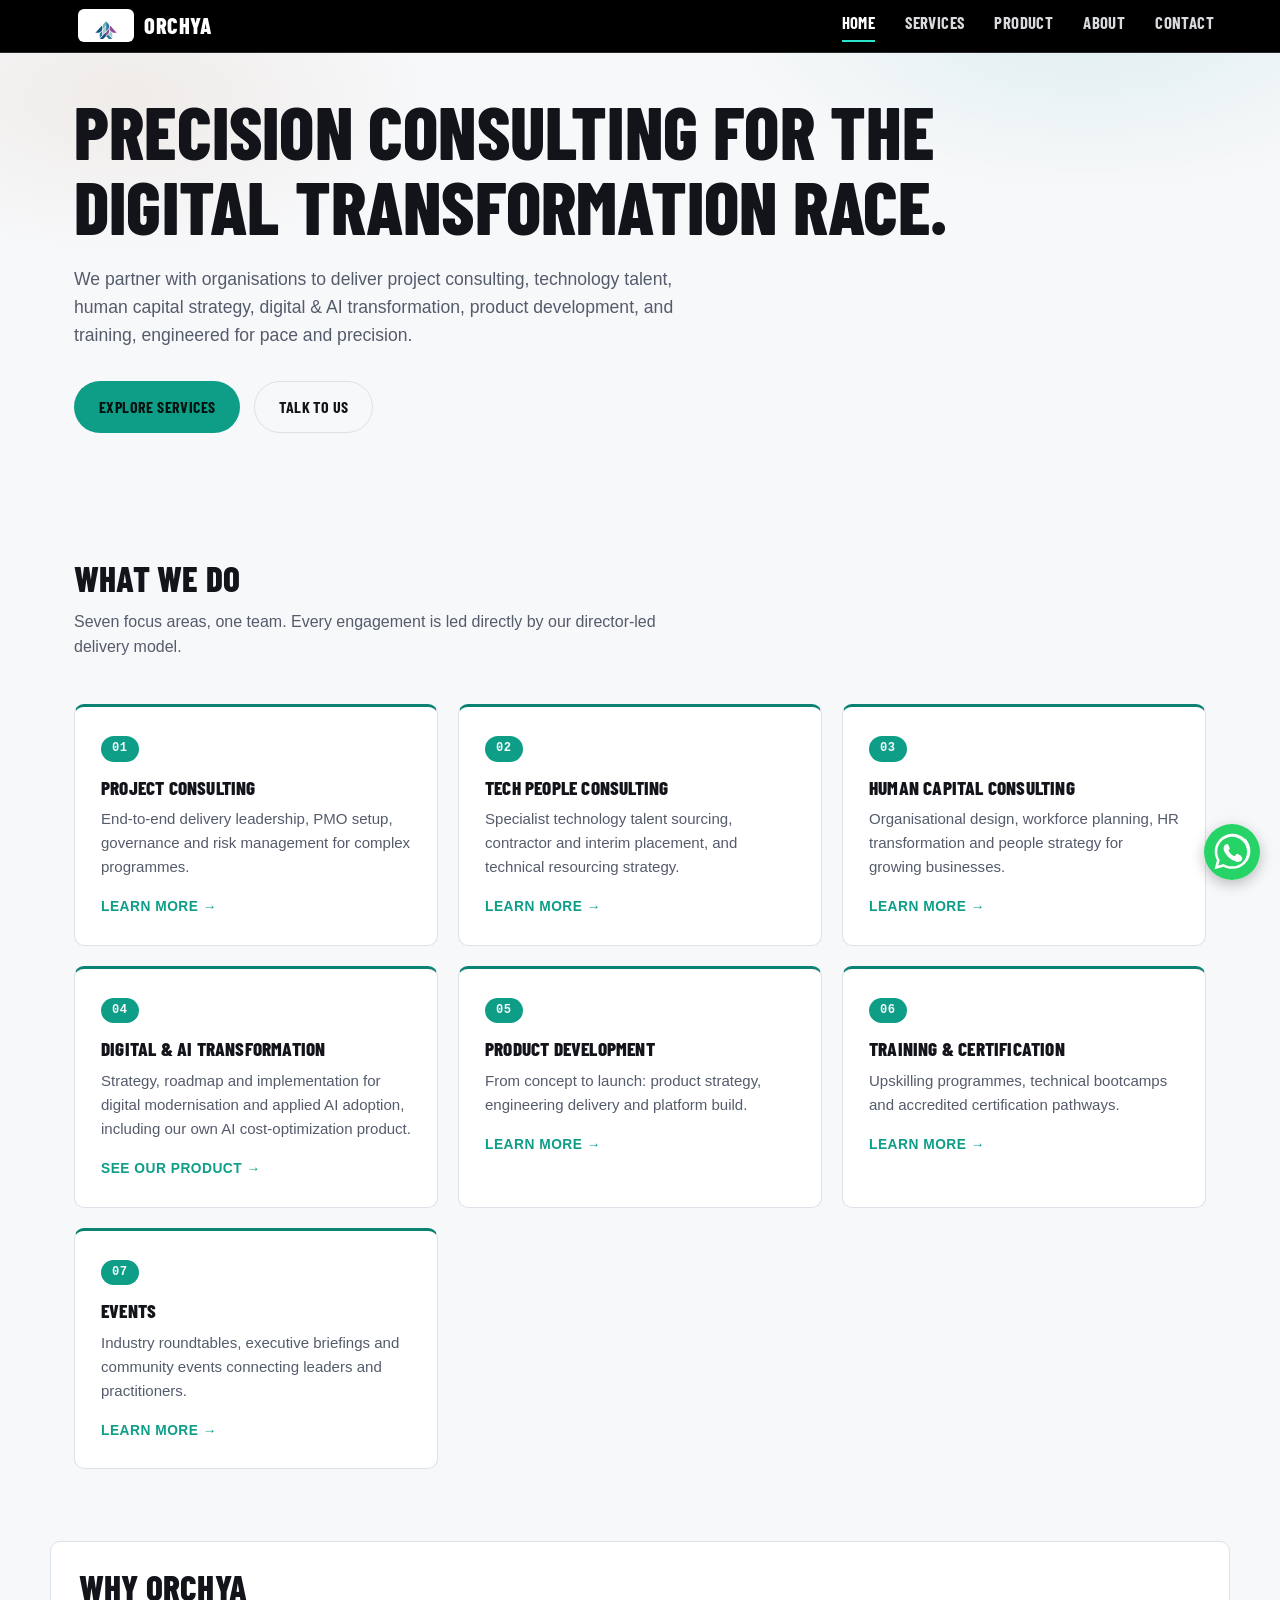
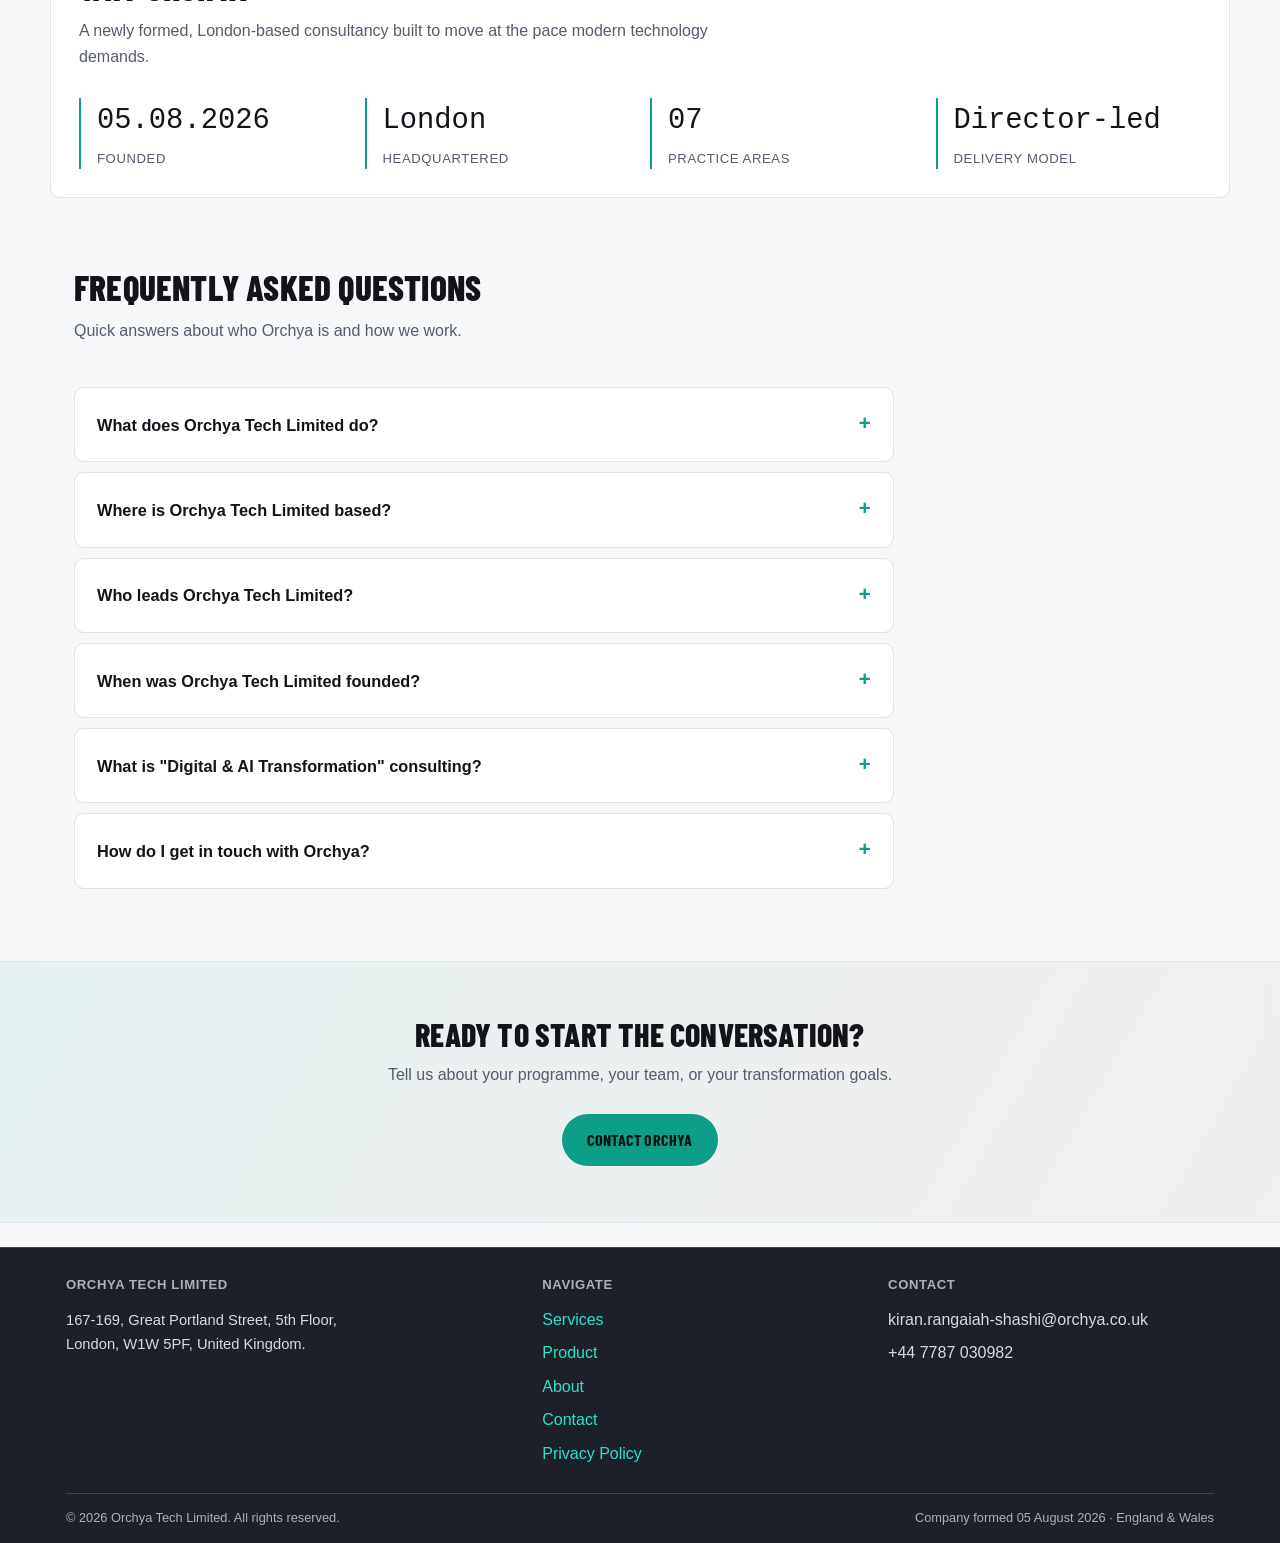
==== index.html @ b81b00a0 "Remove em dashes site-wide, replace with natural punctuation Copy-edited all 63 em-dash occurrences " ====
<!doctype html>
<html lang="en">
<head>
<meta charset="utf-8">
<meta name="viewport" content="width=device-width, initial-scale=1">
<title>Orchya Tech Limited | Project, Technology &amp; Human Capital Consulting</title>
<meta name="description" content="Orchya Tech Limited is a London-based consulting firm delivering project consulting, technology talent, human capital strategy, digital &amp; AI transformation, product development, training and industry events.">
<meta name="robots" content="index, follow">
<meta name="referrer" content="strict-origin-when-cross-origin">
<meta http-equiv="Content-Security-Policy" content="default-src 'self'; script-src 'self'; style-src 'self'; img-src 'self' data:; font-src 'self'; connect-src 'self' https://formspree.io; form-action 'self' https://formspree.io; frame-ancestors 'none'; base-uri 'self'; object-src 'none'; upgrade-insecure-requests">
<link rel="canonical" href="https://www.orchya.co.uk/">
<link rel="icon" type="image/svg+xml" href="/assets/img/favicon.svg">
<link rel="stylesheet" href="/assets/css/style.css">
<meta property="og:type" content="website">
<meta property="og:site_name" content="Orchya Tech Limited">
<meta property="og:title" content="Orchya Tech Limited | Project, Technology &amp; Human Capital Consulting">
<meta property="og:description" content="London-based consulting across project delivery, technology talent, human capital, digital &amp; AI transformation, product development, training and events.">
<meta property="og:url" content="https://www.orchya.co.uk/">
<meta property="og:locale" content="en_GB">
<meta name="twitter:card" content="summary">
<meta name="twitter:title" content="Orchya Tech Limited | Project, Technology &amp; Human Capital Consulting">
<meta name="twitter:description" content="London-based consulting across project delivery, technology talent, human capital, digital &amp; AI transformation, product development, training and events.">
<script type="application/ld+json">
{
  "@context": "https://schema.org",
  "@type": "ProfessionalService",
  "@id": "https://www.orchya.co.uk/#organization",
  "name": "Orchya Tech Limited",
  "alternateName": "Orchya",
  "url": "https://www.orchya.co.uk/",
  "logo": "https://www.orchya.co.uk/assets/img/mark.svg",
  "description": "Orchya Tech Limited is a London-based consulting firm delivering project consulting, tech people consulting, human capital consulting, digital & AI transformation, product development, training & certification, and events.",
  "foundingDate": "2026-08-05",
  "founder": {
    "@type": "Person",
    "name": "Kiran Rangaiah Shashi",
    "jobTitle": "Founder & Director"
  },
  "address": {
    "@type": "PostalAddress",
    "streetAddress": "167-169 Great Portland Street, 5th Floor",
    "addressLocality": "London",
    "postalCode": "W1W 5PF",
    "addressCountry": "GB"
  },
  "email": "kiran.rangaiah-shashi@orchya.co.uk",
  "telephone": "+44-7787-030982",
  "areaServed": "GB",
  "knowsAbout": ["Project Consulting", "Technology Recruitment", "Human Capital Consulting", "Digital Transformation", "Artificial Intelligence", "Product Development", "Corporate Training", "Industry Events"],
  "hasOfferCatalog": {
    "@type": "OfferCatalog",
    "name": "Orchya Practice Areas",
    "itemListElement": [
      {"@type": "Offer", "itemOffered": {"@type": "Service", "name": "Project Consulting", "description": "End-to-end delivery leadership, PMO setup, governance and risk management for complex programmes."}},
      {"@type": "Offer", "itemOffered": {"@type": "Service", "name": "Tech People Consulting", "description": "Specialist technology talent sourcing, contractor and interim placement, and technical resourcing strategy."}},
      {"@type": "Offer", "itemOffered": {"@type": "Service", "name": "Human Capital Consulting", "description": "Organisational design, workforce planning, HR transformation and people strategy."}},
      {"@type": "Offer", "itemOffered": {"@type": "Service", "name": "Digital & AI Transformation", "description": "Strategy, roadmap and implementation for digital modernisation and applied AI adoption."}},
      {"@type": "Offer", "itemOffered": {"@type": "Service", "name": "Product Development", "description": "Product strategy, engineering delivery and platform build from concept to launch."}},
      {"@type": "Offer", "itemOffered": {"@type": "Service", "name": "Training & Certification", "description": "Upskilling programmes, technical bootcamps and accredited certification pathways."}},
      {"@type": "Offer", "itemOffered": {"@type": "Service", "name": "Events", "description": "Executive roundtables, briefings and community events connecting leaders and practitioners."}}
    ]
  }
}
</script>
</head>
<body>
<a class="skip-link" href="#main">Skip to content</a>

<header class="site-header">
  <nav class="nav" aria-label="Primary">
    <div class="container">
      <a class="logo" href="/"><img class="logo-img" src="/assets/img/orchya-logo.jpg" alt="">ORCHYA</a>
      <button class="nav-toggle" aria-label="Toggle navigation" aria-expanded="false">☰</button>
      <ul class="nav-links">
        <li><a href="/" aria-current="page">Home</a></li>
        <li><a href="/services.html">Services</a></li>
        <li><a href="/product.html">Product</a></li>
        <li><a href="/about.html">About</a></li>
        <li><a href="/contact.html">Contact</a></li>
      </ul>
    </div>
  </nav>
</header>

<main id="main">
  <section class="hero">
    <div class="container">
      <h1>Precision consulting for the digital transformation race.</h1>
      <p class="lead">We partner with organisations to deliver project consulting, technology talent, human capital strategy, digital &amp; AI transformation, product development, and training, engineered for pace and precision.</p>
      <div class="hero-actions">
        <a class="btn btn-primary" href="/services.html">Explore Services</a>
        <a class="btn btn-ghost" href="/contact.html">Talk to Us</a>
      </div>
    </div>
  </section>

  <section class="section">
    <div class="container">
      <div class="section-head">
        <h2>What we do</h2>
        <p>Seven focus areas, one team. Every engagement is led directly by our director-led delivery model.</p>
      </div>
      <div class="grid-services">
        <div class="card">
          <div class="card-index">01</div>
          <h3>Project Consulting</h3>
          <p>End-to-end delivery leadership, PMO setup, governance and risk management for complex programmes.</p>
          <a class="card-link" href="/services.html#project-consulting">Learn more →</a>
        </div>
        <div class="card">
          <div class="card-index">02</div>
          <h3>Tech People Consulting</h3>
          <p>Specialist technology talent sourcing, contractor and interim placement, and technical resourcing strategy.</p>
          <a class="card-link" href="/services.html#tech-people-consulting">Learn more →</a>
        </div>
        <div class="card">
          <div class="card-index">03</div>
          <h3>Human Capital Consulting</h3>
          <p>Organisational design, workforce planning, HR transformation and people strategy for growing businesses.</p>
          <a class="card-link" href="/services.html#human-capital-consulting">Learn more →</a>
        </div>
        <div class="card">
          <div class="card-index">04</div>
          <h3>Digital &amp; AI Transformation</h3>
          <p>Strategy, roadmap and implementation for digital modernisation and applied AI adoption, including our own AI cost-optimization product.</p>
          <a class="card-link" href="/product.html">See our product →</a>
        </div>
        <div class="card">
          <div class="card-index">05</div>
          <h3>Product Development</h3>
          <p>From concept to launch: product strategy, engineering delivery and platform build.</p>
          <a class="card-link" href="/services.html#product-development">Learn more →</a>
        </div>
        <div class="card">
          <div class="card-index">06</div>
          <h3>Training &amp; Certification</h3>
          <p>Upskilling programmes, technical bootcamps and accredited certification pathways.</p>
          <a class="card-link" href="/services.html#training-certification">Learn more →</a>
        </div>
        <div class="card">
          <div class="card-index">07</div>
          <h3>Events</h3>
          <p>Industry roundtables, executive briefings and community events connecting leaders and practitioners.</p>
          <a class="card-link" href="/services.html#events">Learn more →</a>
        </div>
      </div>
    </div>
  </section>

  <section class="section section-flush-top">
    <div class="container panel">
      <div class="section-head u-mb-lg">
        <h2>Why Orchya</h2>
        <p>A newly formed, London-based consultancy built to move at the pace modern technology demands.</p>
      </div>
      <div class="stats-grid">
        <div class="stat">
          <div class="stat-value">05.08.2026</div>
          <div class="stat-label">Founded</div>
        </div>
        <div class="stat">
          <div class="stat-value">London</div>
          <div class="stat-label">Headquartered</div>
        </div>
        <div class="stat">
          <div class="stat-value">07</div>
          <div class="stat-label">Practice Areas</div>
        </div>
        <div class="stat">
          <div class="stat-value">Director-led</div>
          <div class="stat-label">Delivery Model</div>
        </div>
      </div>
    </div>
  </section>

  <section class="section section-flush-top">
    <div class="container">
      <div class="section-head">
        <h2>Frequently Asked Questions</h2>
        <p>Quick answers about who Orchya is and how we work.</p>
      </div>
      <div class="faq-list">
        <details class="faq-item">
          <summary>What does Orchya Tech Limited do?</summary>
          <p>Orchya Tech Limited is a London-based consulting firm operating across seven practice areas: project consulting, tech people consulting, human capital consulting, digital &amp; AI transformation, product development, training &amp; certification, and events.</p>
        </details>
        <details class="faq-item">
          <summary>Where is Orchya Tech Limited based?</summary>
          <p>Orchya is headquartered at 167-169 Great Portland Street, 5th Floor, London, W1W 5PF, United Kingdom.</p>
        </details>
        <details class="faq-item">
          <summary>Who leads Orchya Tech Limited?</summary>
          <p>Orchya is founder-led by Mr Kiran Rangaiah Shashi, Director, an AI Architect with 18+ years in financial services technology, including nine years delivering enterprise AI and data platforms for a global wealth management bank.</p>
        </details>
        <details class="faq-item">
          <summary>When was Orchya Tech Limited founded?</summary>
          <p>Orchya Tech Limited was incorporated on 05 August 2026 in England &amp; Wales.</p>
        </details>
        <details class="faq-item">
          <summary>What is "Digital &amp; AI Transformation" consulting?</summary>
          <p>It covers strategy, roadmapping and hands-on implementation for digital modernisation and applied AI adoption, from opportunity assessment through to production rollout.</p>
        </details>
        <details class="faq-item">
          <summary>How do I get in touch with Orchya?</summary>
          <p>Email <a href="mailto:kiran.rangaiah-shashi@orchya.co.uk">kiran.rangaiah-shashi@orchya.co.uk</a>, call <a href="tel:+447787030982">+44 7787 030982</a>, or use the <a href="/contact.html">contact form</a>. Orchya aims to respond within one business day.</p>
        </details>
      </div>
    </div>
  </section>

  <section class="cta-band">
    <div class="container">
      <h2>Ready to start the conversation?</h2>
      <p>Tell us about your programme, your team, or your transformation goals.</p>
      <a class="btn btn-primary" href="/contact.html">Contact Orchya</a>
    </div>
  </section>
</main>

<script type="application/ld+json">
{
  "@context": "https://schema.org",
  "@type": "FAQPage",
  "mainEntity": [
    {"@type": "Question", "name": "What does Orchya Tech Limited do?", "acceptedAnswer": {"@type": "Answer", "text": "Orchya Tech Limited is a London-based consulting firm operating across seven practice areas: project consulting, tech people consulting, human capital consulting, digital & AI transformation, product development, training & certification, and events."}},
    {"@type": "Question", "name": "Where is Orchya Tech Limited based?", "acceptedAnswer": {"@type": "Answer", "text": "Orchya is headquartered at 167-169 Great Portland Street, 5th Floor, London, W1W 5PF, United Kingdom."}},
    {"@type": "Question", "name": "Who leads Orchya Tech Limited?", "acceptedAnswer": {"@type": "Answer", "text": "Orchya is founder-led by Mr Kiran Rangaiah Shashi, Director, an AI Architect with 18+ years in financial services technology, including nine years delivering enterprise AI and data platforms for a global wealth management bank."}},
    {"@type": "Question", "name": "When was Orchya Tech Limited founded?", "acceptedAnswer": {"@type": "Answer", "text": "Orchya Tech Limited was incorporated on 05 August 2026 in England & Wales."}},
    {"@type": "Question", "name": "What is Digital & AI Transformation consulting?", "acceptedAnswer": {"@type": "Answer", "text": "It covers strategy, roadmapping and hands-on implementation for digital modernisation and applied AI adoption, from opportunity assessment through to production rollout."}},
    {"@type": "Question", "name": "How do I get in touch with Orchya?", "acceptedAnswer": {"@type": "Answer", "text": "Email kiran.rangaiah-shashi@orchya.co.uk, call +44 7787 030982, or use the contact form at https://www.orchya.co.uk/contact.html. Orchya aims to respond within one business day."}}
  ]
}
</script>

<footer class="site-footer">
  <div class="container">
    <div class="footer-grid">
      <div>
        <h4>Orchya Tech Limited</h4>
        <p>167-169, Great Portland Street, 5th Floor, London, W1W 5PF, United Kingdom.</p>
      </div>
      <div>
        <h4>Navigate</h4>
        <ul>
          <li><a href="/services.html">Services</a></li>
        <li><a href="/product.html">Product</a></li>
          <li><a href="/about.html">About</a></li>
          <li><a href="/contact.html">Contact</a></li>
          <li><a href="/privacy.html">Privacy Policy</a></li>
        </ul>
      </div>
      <div>
        <h4>Contact</h4>
        <ul>
          <li>kiran.rangaiah-shashi@orchya.co.uk</li>
          <li>+44 7787 030982</li>
        </ul>
      </div>
    </div>
    <div class="footer-bottom">
      <span>© <span id="year">2026</span> Orchya Tech Limited. All rights reserved.</span>
      <span>Company formed 05 August 2026 · England &amp; Wales</span>
    </div>
  </div>
</footer>

<a class="whatsapp-float" href="https://wa.me/447787030982?text=Hello%2C%20I%27d%20like%20to%20know%20more%20about%20Orchya%20Tech%20Limited." target="_blank" rel="noopener noreferrer" aria-label="Chat on WhatsApp"><img src="/assets/img/whatsapp.svg" alt=""></a>
<script src="/assets/js/main.js"></script>
</body>
</html>
---- assets/css/style.css ----
/* Orchya Tech Limited — site stylesheet
   Dark dashboard aesthetic, self-hosted, no external requests. */

@font-face {
  font-family: 'Barlow Condensed';
  font-style: normal;
  font-weight: 600;
  font-display: swap;
  src: url('/assets/fonts/barlow-condensed-600.woff2') format('woff2');
}
@font-face {
  font-family: 'Barlow Condensed';
  font-style: normal;
  font-weight: 700;
  font-display: swap;
  src: url('/assets/fonts/barlow-condensed-700.woff2') format('woff2');
}
@font-face {
  font-family: 'Barlow Condensed';
  font-style: normal;
  font-weight: 800;
  font-display: swap;
  src: url('/assets/fonts/barlow-condensed-800.woff2') format('woff2');
}

:root {
  --bg: #f7f8fa;
  --bg-alt: #edeff3;
  --panel: #ffffff;
  --panel-hover: #f4f6f9;
  --border: #dde1e8;
  --text: #12141a;
  --text-dim: #545b6b;
  --text-faint: #7d8494;
  --accent: #0e9e88;
  --accent-dim: #0b8272;
  --accent2: #8a4700;
  --danger: #d13c3c;
  --vedic-o: #0f8a6e;
  --vedic-y: #2f3a8c;
  --vedic-a: #8a4700;
  --vedic-gold: #b8860b;
  --radius: 10px;
  --mono: 'Consolas', 'SFMono-Regular', 'Cascadia Mono', Menlo, monospace;
  --sans: -apple-system, BlinkMacSystemFont, 'Segoe UI', Roboto, Helvetica, Arial, sans-serif;
  --display: 'Barlow Condensed', 'Segoe UI Condensed', var(--sans);
  --max-width: 1180px;
  --stripe: repeating-linear-gradient(115deg, rgba(18,20,26,0.045) 0 2px, transparent 2px 14px);
}

* { box-sizing: border-box; }
html { scroll-behavior: smooth; }
@media (prefers-reduced-motion: reduce) {
  html { scroll-behavior: auto; }
  *, *::before, *::after { animation-duration: 0.001ms !important; animation-iteration-count: 1 !important; transition-duration: 0.001ms !important; }
}

body {
  margin: 0;
  background: var(--bg);
  color: var(--text);
  font-family: var(--sans);
  line-height: 1.6;
  -webkit-font-smoothing: antialiased;
}

img, svg { max-width: 100%; display: block; }
a { color: var(--accent); text-decoration: none; }
a:hover { color: var(--accent2); }

h1, h2, h3, .display {
  font-family: var(--display);
  font-weight: 800;
  text-transform: uppercase;
  letter-spacing: 0.2px;
  line-height: 1.02;
}
h1 { color: var(--text); }

.container {
  max-width: var(--max-width);
  margin: 0 auto;
  padding: 0 24px;
}

.skip-link {
  position: absolute;
  left: -999px;
  top: 0;
  background: var(--accent);
  color: #04120f;
  padding: 10px 16px;
  z-index: 999;
  border-radius: 0 0 8px 0;
  font-weight: 600;
}
.skip-link:focus { left: 0; }

/* ---------- Header: 3-tier (utility / primary nav / live strip) ---------- */
/* Header and footer use a steel-grey palette (referenced from an Octavia RS
   paint sample) — scoped as custom-property overrides so every existing
   selector that reads var(--text)/var(--panel)/etc. picks it up automatically. */
.site-header, .site-footer {
  --panel: #000000;
  --bg-alt: #1c2028;
  --border: rgba(255, 255, 255, 0.16);
  --text: #ffffff;
  --text-dim: #d8dade;
  --text-faint: #adb0b8;
  --accent: #2be3c8;
  --accent2: #ffb541;
  --stripe: repeating-linear-gradient(115deg, rgba(255,255,255,0.07) 0 2px, transparent 2px 14px);
}

.site-header {
  position: sticky;
  top: 0;
  z-index: 50;
}

.util-bar {
  background: var(--bg-alt);
  border-bottom: 1px solid var(--border);
  font-size: 0.8rem;
}
.util-bar .container {
  display: flex;
  align-items: center;
  justify-content: space-between;
  padding-top: 6px;
  padding-bottom: 6px;
}
.util-tag {
  color: var(--text-faint);
  text-transform: uppercase;
  letter-spacing: 1px;
  font-size: 0.76rem;
}
.util-links {
  display: flex;
  align-items: center;
  gap: 20px;
  list-style: none;
  margin: 0;
  padding: 0;
}
.util-links a { color: var(--text-dim); font-weight: 600; }
.util-links a:hover { color: var(--accent); }
.util-links .btn { padding: 7px 18px; font-size: 0.8rem; }

.nav {
  background: var(--panel);
  border-bottom: 1px solid var(--border);
}
.nav .container {
  display: flex;
  align-items: center;
  justify-content: space-between;
  padding: 8px 16px;
}
.logo {
  display: flex;
  align-items: center;
  gap: 10px;
  padding: 0 12px;
  font-family: var(--display);
  font-weight: 800;
  font-size: 1.4rem;
  letter-spacing: 0.5px;
  text-transform: uppercase;
  color: var(--text);
}
.logo .dot { color: var(--accent); }
.logo-mark { width: 24px; height: 24px; }
.logo-img {
  width: 56px;
  height: 33px;
  object-fit: cover;
  object-position: top center;
  background: #fff;
  border-radius: 6px;
  padding: 3px;
  display: block;
}
.nav-links {
  display: flex;
  gap: 30px;
  list-style: none;
  margin: 0;
  padding: 0;
}
.nav-links a {
  position: relative;
  display: inline-block;
  color: var(--text-dim);
  font-family: var(--display);
  font-size: 1.05rem;
  font-weight: 700;
  text-transform: uppercase;
  letter-spacing: 0.4px;
  padding-bottom: 4px;
  border-bottom: 2px solid transparent;
}
.nav-links a:hover, .nav-links a[aria-current="page"] { color: var(--text); }
.nav-links a[aria-current="page"] { border-bottom-color: var(--accent); }
.nav-cta {
  display: inline-flex;
  align-items: center;
  gap: 8px;
}
.nav-toggle {
  display: none;
  align-items: center;
  justify-content: center;
  background: none;
  border: 1px solid var(--border);
  border-radius: 8px;
  color: var(--text);
  font-size: 1.6rem;
  line-height: 1;
  min-width: 48px;
  min-height: 48px;
  padding: 0;
  cursor: pointer;
}

.live-strip {
  background: var(--bg-alt);
  border-bottom: 1px solid var(--border);
  background-image: var(--stripe);
}
.live-strip .container {
  display: flex;
  align-items: center;
  justify-content: space-between;
  padding-top: 5px;
  padding-bottom: 5px;
  font-family: var(--mono);
  font-size: 0.78rem;
}
.live-meta { display: flex; align-items: center; gap: 8px; color: var(--text-dim); }
.live-meta strong { color: var(--text); font-weight: 700; }
.live-dot {
  width: 7px; height: 7px; border-radius: 50%;
  background: var(--accent);
  display: inline-block;
  box-shadow: 0 0 0 0 rgba(14,158,136,0.6);
  animation: pulse 2s infinite;
}
@keyframes pulse {
  0% { box-shadow: 0 0 0 0 rgba(14,158,136,0.5); }
  70% { box-shadow: 0 0 0 6px rgba(14,158,136,0); }
  100% { box-shadow: 0 0 0 0 rgba(14,158,136,0); }
}
.live-clock { display: flex; align-items: center; gap: 14px; color: var(--text-dim); }
.live-clock .clock-block { text-align: right; }
.live-clock .clock-label { color: var(--text-faint); font-size: 0.68rem; text-transform: uppercase; letter-spacing: 0.6px; }
.live-clock .clock-value { color: var(--text); font-weight: 700; }

@media (max-width: 800px) {
  .nav-toggle { display: inline-flex; margin-right: 16px; }
  .nav-links {
    position: absolute;
    top: 100%;
    left: 0;
    right: 0;
    background: var(--bg-alt);
    border-bottom: 1px solid var(--border);
    flex-direction: column;
    gap: 0;
    padding: 8px 24px 16px;
    display: none;
  }
  .nav-links.open { display: flex; }
  .nav-links li { border-top: 1px solid var(--border); }
  .nav-links a { display: block; padding: 14px 0; border-bottom: none; }
  .nav-cta { display: none; }
  .util-bar { display: none; }
}

/* ---------- Buttons ---------- */
.btn {
  display: inline-flex;
  align-items: center;
  gap: 8px;
  padding: 12px 24px;
  border-radius: 999px;
  font-family: var(--display);
  font-weight: 700;
  font-size: 1rem;
  text-transform: uppercase;
  letter-spacing: 0.4px;
  border: 1px solid transparent;
  cursor: pointer;
  transition: transform 0.15s ease, background 0.15s ease, border-color 0.15s ease;
}
.btn:hover { transform: translateY(-1px); }
.btn-primary { background: var(--accent); color: #04120f; }
.btn-primary:hover { background: var(--accent2); color: #ffffff; }
.btn-ghost { background: transparent; border-color: var(--border); color: var(--text); }
.btn-ghost:hover { border-color: var(--accent); color: var(--accent); }

/* ---------- Hero ---------- */
.hero {
  padding: 40px 0 56px;
  position: relative;
  background:
    radial-gradient(600px 300px at 85% -10%, rgba(14, 158, 136, 0.10), transparent 60%),
    radial-gradient(500px 260px at 10% 10%, rgba(138, 71, 0, 0.07), transparent 60%);
}
.eyebrow {
  font-family: var(--mono);
  color: var(--accent2);
  text-transform: uppercase;
  letter-spacing: 2px;
  font-size: 0.82rem;
  margin-bottom: 14px;
}
.hero h1 {
  font-size: clamp(2.6rem, 6vw, 4.6rem);
  letter-spacing: 0.2px;
  margin: 0 0 22px;
  max-width: 880px;
}
.hero p.lead {
  font-size: 1.1rem;
  color: var(--text-dim);
  max-width: 620px;
  margin: 0 0 32px;
}
.hero-actions { display: flex; gap: 14px; flex-wrap: wrap; }

/* ---------- Panels / Cards ---------- */
.panel {
  background: var(--panel);
  border: 1px solid var(--border);
  border-radius: var(--radius);
  padding: 28px;
}
.section { padding: 72px 0; }
.section-head { max-width: 640px; margin-bottom: 44px; }
.section-head h2 { font-size: clamp(1.6rem, 3vw, 2.2rem); margin: 0 0 12px; }
.section-head p { color: var(--text-dim); margin: 0; }

.grid-services {
  display: grid;
  grid-template-columns: repeat(auto-fit, minmax(270px, 1fr));
  gap: 20px;
}
.card {
  background: var(--panel);
  border: 1px solid var(--border);
  border-top: 3px solid var(--accent-dim);
  border-radius: var(--radius);
  padding: 26px;
  transition: border-color 0.15s ease, transform 0.15s ease;
}
.card:hover { border-color: var(--accent-dim); border-top-color: var(--accent); transform: translateY(-2px); }
.card .card-index {
  display: inline-block;
  font-family: var(--mono);
  color: var(--bg);
  background: var(--accent);
  border-radius: 999px;
  padding: 3px 11px;
  font-size: 0.76rem;
  font-weight: 700;
  letter-spacing: 0.5px;
  margin-bottom: 16px;
}
.card h3 { margin: 0 0 10px; font-size: 1.2rem; }
.card p { color: var(--text-dim); font-size: 0.94rem; margin: 0 0 14px; }
.card a.card-link { font-size: 0.86rem; font-weight: 700; text-transform: uppercase; letter-spacing: 0.5px; }

/* ---------- Stats strip ---------- */
.stats-grid {
  display: grid;
  grid-template-columns: repeat(auto-fit, minmax(160px, 1fr));
  gap: 20px;
}
.stat { border-left: 2px solid var(--accent); padding-left: 16px; }
.stat .stat-value { font-family: var(--mono); font-size: 1.8rem; color: var(--text); }
.stat-gold { border-left-color: var(--vedic-gold); }
.stat-gold .stat-value { color: var(--vedic-gold); }
.stat .stat-label { color: var(--text-dim); font-size: 0.82rem; text-transform: uppercase; letter-spacing: 0.6px; margin-top: 4px; }

/* ---------- Benchmark comparisons ---------- */
.disclaimer-panel { border-color: var(--vedic-a); background: var(--bg-alt); }
.disclaimer-panel p { font-size: 0.85rem; color: var(--text-dim); margin: 0; }
.disclaimer-panel strong { color: var(--text); }
.bench-note {
  font-size: 0.82rem;
  color: var(--text-faint);
  font-style: italic;
  margin: 10px 0 0;
}
.panel-scroll { overflow-x: auto; }
.compare-table { width: 100%; border-collapse: collapse; font-size: 0.92rem; }
.compare-table th, .compare-table td { text-align: left; padding: 12px 14px; border-top: 1px solid var(--border); }
.compare-table thead th {
  border-top: none;
  color: var(--text-faint);
  text-transform: uppercase;
  letter-spacing: 0.5px;
  font-size: 0.76rem;
  font-family: var(--mono);
}
.compare-table td.win { color: var(--accent); font-weight: 700; }
.compare-table tbody tr:hover { background: var(--panel-hover); }

.surge-demo { display: grid; gap: 18px; margin-top: 8px; }
.surge-row .surge-label { display: flex; justify-content: space-between; font-size: 0.85rem; color: var(--text-dim); margin-bottom: 6px; font-family: var(--mono); }
.surge-track { height: 16px; border-radius: 8px; background: var(--bg-alt); border: 1px solid var(--border); overflow: hidden; }
.surge-fill { height: 100%; border-radius: 8px; }
.surge-fill.ok { background: var(--accent); }
.surge-fill.blocked { background: var(--danger); }

.stack-bar { margin-bottom: 22px; }
.stack-bar .stack-label { display: flex; justify-content: space-between; align-items: baseline; margin-bottom: 6px; }
.stack-bar .stack-label strong { font-family: var(--display); font-size: 1.3rem; }
.stack-track { display: flex; height: 28px; border-radius: 6px; overflow: hidden; border: 1px solid var(--border); }
.stack-seg { display: flex; align-items: center; justify-content: center; font-size: 0.72rem; color: #fff; font-weight: 700; white-space: nowrap; overflow: hidden; }
.seg-a { background: var(--vedic-a); }
.seg-b { background: var(--vedic-y); }
.seg-c { background: var(--text-faint); }
.seg-d { background: var(--accent); }
.seg-e { background: var(--accent-dim); }

.w-100 { width: 100%; }
.w-45 { width: 45%; }
.w-35 { width: 35%; }
.w-30 { width: 30%; }
.w-20 { width: 20%; }
.w-15 { width: 15%; }

.dev-compare { display: grid; grid-template-columns: 1fr 1fr; gap: 24px; }
@media (max-width: 700px) { .dev-compare { grid-template-columns: 1fr; } }
.dev-compare ul { list-style: none; padding: 0; margin: 0; }
.dev-compare li { padding: 10px 0; border-top: 1px solid var(--border); font-size: 0.92rem; color: var(--text-dim); }
.dev-compare li:first-child { border-top: none; }
.dev-compare h4 { margin: 0 0 4px; text-transform: uppercase; font-size: 0.8rem; letter-spacing: 0.6px; color: var(--text-faint); }

.pitch-banner {
  text-align: center;
  padding: 40px 24px;
  border: 1px solid var(--border);
  border-radius: var(--radius);
  background: linear-gradient(120deg, rgba(14,158,136,0.07), rgba(138,71,0,0.05));
}
.pitch-banner p { font-size: 1.15rem; max-width: 720px; margin: 0 auto 20px; color: var(--text); }
.pitch-badges { display: flex; justify-content: center; gap: 12px; flex-wrap: wrap; }
.pitch-badges span {
  font-family: var(--mono);
  font-size: 0.82rem;
  font-weight: 700;
  padding: 6px 14px;
  border-radius: 999px;
  background: var(--accent);
  color: var(--bg);
}

/* ---------- FAQ ---------- */
.faq-list { display: flex; flex-direction: column; gap: 10px; max-width: 820px; }
.faq-item {
  background: var(--panel);
  border: 1px solid var(--border);
  border-radius: var(--radius);
  padding: 4px 22px;
}
.faq-item summary {
  cursor: pointer;
  padding: 16px 0;
  font-weight: 700;
  font-size: 1.02rem;
  list-style: none;
  display: flex;
  justify-content: space-between;
  align-items: center;
  gap: 12px;
}
.faq-item summary::-webkit-details-marker { display: none; }
.faq-item summary::after {
  content: '+';
  font-family: var(--mono);
  color: var(--accent);
  font-size: 1.3rem;
  flex-shrink: 0;
}
.faq-item[open] summary::after { content: '\2212'; }
.faq-item p { color: var(--text-dim); margin: 0 0 18px; font-size: 0.95rem; }

/* ---------- CTA band ---------- */
.cta-band {
  background: linear-gradient(120deg, rgba(14,158,136,0.08), rgba(138,71,0,0.05));
  border-top: 1px solid var(--border);
  border-bottom: 1px solid var(--border);
  padding: 56px 0;
  text-align: center;
}
.cta-band h2 { margin: 0 0 12px; font-size: clamp(1.5rem, 3vw, 2rem); }
.cta-band p { color: var(--text-dim); margin: 0 0 26px; }

/* ---------- Service detail sections ---------- */
.service-block {
  border-top: 1px solid var(--border);
  padding: 48px 0;
  display: grid;
  grid-template-columns: 120px 1fr;
  gap: 32px;
}
.service-block:first-of-type { border-top: none; }
.service-num { font-family: var(--mono); color: var(--accent); font-size: 1.6rem; }
.service-block h2 { margin: 0 0 12px; font-size: 1.5rem; }
.service-block p { color: var(--text-dim); margin: 0 0 16px; max-width: 720px; }
.service-block ul { color: var(--text-dim); padding-left: 20px; margin: 0; }
.service-block li { margin-bottom: 6px; }
@media (max-width: 640px) {
  .service-block { grid-template-columns: 1fr; gap: 10px; }
}

/* ---------- Brand pillars (O-Y-A) ---------- */
.pronounce {
  display: inline-flex;
  align-items: center;
  gap: 8px;
  font-family: var(--mono);
  color: var(--text-faint);
  font-size: 0.85rem;
  letter-spacing: 0.4px;
  margin-bottom: 18px;
}
.pronounce strong { color: var(--accent); font-weight: 700; }
.pillars {
  display: grid;
  grid-template-columns: repeat(auto-fit, minmax(230px, 1fr));
  gap: 20px;
}
.pillar {
  background: var(--panel);
  border: 1px solid var(--border);
  border-top: 3px solid var(--pillar-color, var(--accent));
  border-radius: var(--radius);
  padding: 28px;
  position: relative;
  overflow: hidden;
}
.pillar::before {
  content: attr(data-letter);
  position: absolute;
  right: 14px;
  top: 0;
  font-family: var(--mono);
  font-size: 4.5rem;
  font-weight: 700;
  line-height: 1;
  color: var(--pillar-color, var(--border));
  opacity: 0.14;
}
.pillar .pillar-sanskrit { font-family: var(--mono); color: var(--pillar-color, var(--accent)); font-size: 0.8rem; text-transform: uppercase; letter-spacing: 1px; margin-bottom: 8px; }
.pillar[data-letter="O"] { --pillar-color: var(--vedic-o); }
.pillar[data-letter="Y"] { --pillar-color: var(--vedic-y); }
.pillar[data-letter="A"] { --pillar-color: var(--vedic-a); }
.pillar h3 { margin: 0 0 10px; font-size: 1.1rem; position: relative; }
.pillar p { color: var(--text-dim); font-size: 0.92rem; margin: 0; position: relative; max-width: 90%; }

/* ---------- About page ---------- */
.about-grid {
  display: grid;
  grid-template-columns: 1.3fr 1fr;
  gap: 32px;
  align-items: start;
}
@media (max-width: 800px) { .about-grid { grid-template-columns: 1fr; } }
.info-table { width: 100%; border-collapse: collapse; }
.info-table tr { border-top: 1px solid var(--border); }
.info-table tr:first-child { border-top: none; }
.info-table th, .info-table td { text-align: left; padding: 12px 0; font-size: 0.92rem; }
.info-table th { color: var(--text-faint); font-weight: 600; width: 44%; }
.info-table td { color: var(--text); }

.profile-card { display: flex; gap: 16px; align-items: flex-start; margin-top: 18px; }
.profile-avatar {
  width: 56px; height: 56px; border-radius: 50%;
  background: var(--bg-alt); border: 1px solid var(--border);
  display: flex; align-items: center; justify-content: center;
  font-family: var(--mono); color: var(--accent); font-weight: 700; flex-shrink: 0;
}
.profile-name { font-weight: 700; margin: 0 0 2px; }
.profile-role { color: var(--text-faint); font-size: 0.85rem; margin: 0; }

/* ---------- Contact page ---------- */
.contact-grid {
  display: grid;
  grid-template-columns: 1fr 1fr;
  gap: 36px;
  align-items: start;
}
@media (max-width: 800px) { .contact-grid { grid-template-columns: 1fr; } }
.contact-list { list-style: none; padding: 0; margin: 0; }
.contact-list li { border-top: 1px solid var(--border); padding: 16px 0; }
.contact-list li:first-child { border-top: none; }
.contact-list .label { color: var(--text-faint); font-size: 0.78rem; text-transform: uppercase; letter-spacing: 0.6px; margin-bottom: 4px; }
.contact-list .value { font-size: 1.02rem; }

.form-field { margin-bottom: 18px; }
.form-field label { display: block; font-size: 0.85rem; color: var(--text-dim); margin-bottom: 6px; }
.form-field input, .form-field textarea {
  width: 100%;
  background: var(--bg-alt);
  border: 1px solid var(--border);
  border-radius: 8px;
  color: var(--text);
  padding: 12px 14px;
  font-family: var(--sans);
  font-size: 0.95rem;
}
.form-field input:focus, .form-field textarea:focus { outline: 2px solid var(--accent); outline-offset: 1px; border-color: var(--accent); }
.form-field textarea { resize: vertical; min-height: 120px; }
.form-note { font-size: 0.8rem; color: var(--text-faint); margin-top: 10px; }
.honeypot { position: absolute; left: -9999px; top: -9999px; }
.form-status { margin-top: 14px; font-size: 0.9rem; }
.form-status[data-state="success"] { color: var(--accent); }
.form-status[data-state="error"] { color: var(--danger); }

/* ---------- Footer ---------- */
.site-footer {
  border-top: 1px solid var(--border);
  background: var(--bg-alt);
  padding: 26px 0 18px;
  margin-top: 24px;
}
.site-footer .container { padding-left: 16px; padding-right: 16px; }
.footer-grid {
  display: grid;
  grid-template-columns: 1.4fr 1fr 1fr;
  gap: 20px;
  margin-bottom: 18px;
}
@media (max-width: 700px) { .footer-grid { grid-template-columns: 1fr; } }
.footer-grid h4 { font-size: 0.82rem; text-transform: uppercase; letter-spacing: 0.6px; color: var(--text-faint); margin: 0 0 12px; }
.footer-grid ul { list-style: none; padding: 0; margin: 0; }
.footer-grid li { margin-bottom: 8px; color: var(--text-dim); }
.footer-grid p { color: var(--text-dim); font-size: 0.92rem; max-width: 320px; }
.whatsapp-float {
  position: fixed;
  right: 20px;
  bottom: 20px;
  width: 56px;
  height: 56px;
  border-radius: 50%;
  box-shadow: 0 4px 14px rgba(0, 0, 0, 0.25);
  z-index: 60;
  transition: transform 0.15s ease;
}
.whatsapp-float:hover { transform: scale(1.08); }
.whatsapp-float img { width: 100%; height: 100%; display: block; }

.footer-bottom {
  border-top: 1px solid var(--border);
  padding-top: 14px;
  display: flex;
  justify-content: space-between;
  flex-wrap: wrap;
  gap: 10px;
  color: var(--text-faint);
  font-size: 0.8rem;
}

/* ---------- Utility ---------- */
.text-center { text-align: center; }
.mt-0 { margin-top: 0; }
.mb-0 { margin-bottom: 0; }
.section-flush-top { padding-top: 0; }
.section-narrow { max-width: 760px; margin: 0 auto; }
.center-x { margin-left: auto; margin-right: auto; }
.justify-center { justify-content: center; }
.u-mt-md { margin-top: 20px; }
.u-mb-sm { margin-bottom: 14px; }
.u-mb-md { margin-bottom: 18px; }
.u-mb-lg { margin-bottom: 28px; }

.leader-panel { display: flex; gap: 24px; flex-wrap: wrap; align-items: flex-start; }
.leader-info { flex: 1; min-width: 240px; }
.leader-bio { color: var(--text-dim); margin: 0 0 16px; max-width: 680px; }
.profile-avatar-lg { width: 80px; height: 80px; font-size: 1.4rem; }
.profile-name-lg { font-size: 1.15rem; }

.client-list {
  display: flex;
  flex-wrap: wrap;
  gap: 14px 32px;
  list-style: none;
  padding: 0;
  margin: 0;
}
.client-list li {
  color: var(--text-dim);
  font-family: var(--display);
  font-weight: 700;
  text-transform: uppercase;
  letter-spacing: 0.5px;
  font-size: 1.05rem;
  padding-bottom: 6px;
  border-bottom: 2px solid var(--border);
}
.page-hero {
  padding: 36px 0 32px;
  border-bottom: 1px solid var(--border);
}
.page-hero h1 { font-size: clamp(1.9rem, 3.6vw, 2.6rem); margin: 0 0 14px; }
.page-hero p { color: var(--text-dim); max-width: 640px; margin: 0; }
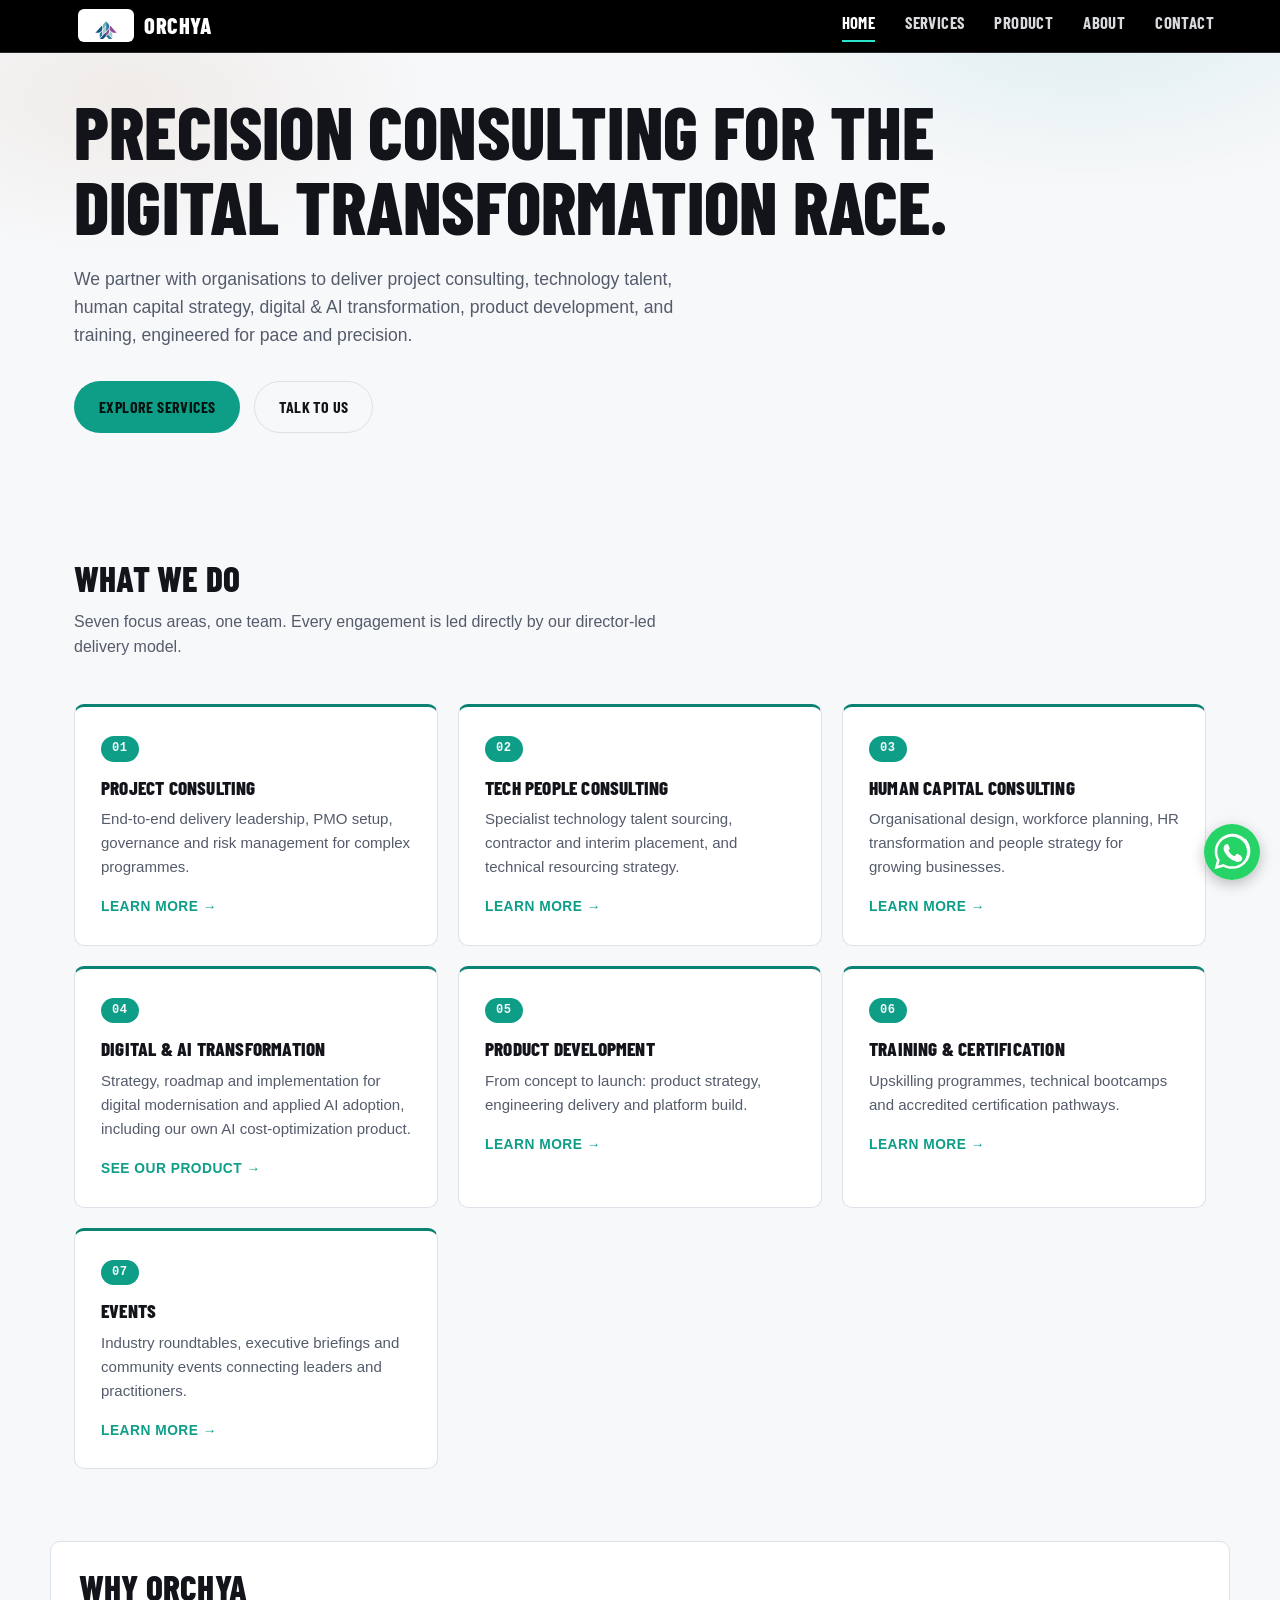
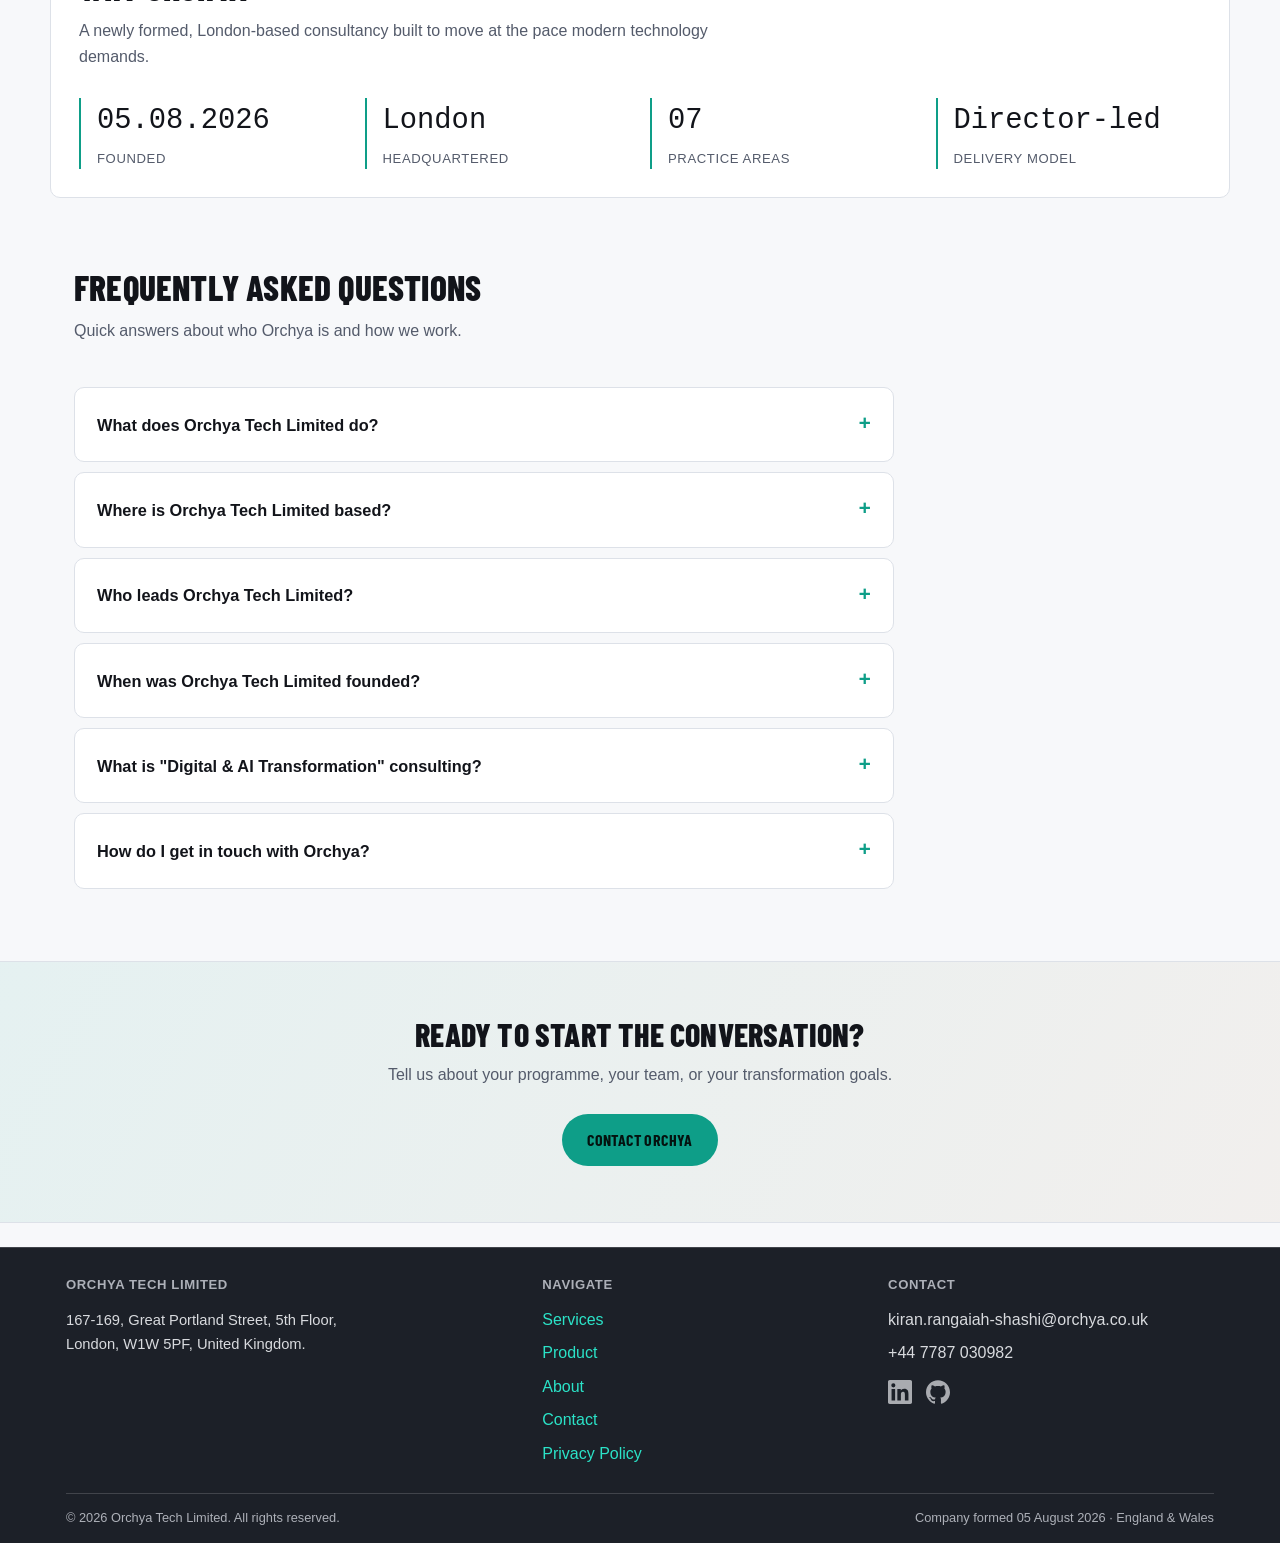
==== commit 524a590a: "Add LinkedIn and GitHub icon links to footer, sameAs schema Self-hosted LinkedIn and GitHub SVG icon" ====
--- a/index.html
+++ b/index.html
@@ -29,6 +29,10 @@
   "alternateName": "Orchya",
   "url": "https://www.orchya.co.uk/",
   "logo": "https://www.orchya.co.uk/assets/img/mark.svg",
+  "sameAs": [
+    "https://www.linkedin.com/company/orchya-tech-limited",
+    "https://github.com/OrchyaTech"
+  ],
   "description": "Orchya Tech Limited is a London-based consulting firm delivering project consulting, tech people consulting, human capital consulting, digital & AI transformation, product development, training & certification, and events.",
   "foundingDate": "2026-08-05",
   "founder": {
@@ -255,6 +259,7 @@
         <ul>
           <li>kiran.rangaiah-shashi@orchya.co.uk</li>
           <li>+44 7787 030982</li>
+          <li class="social-links"><a href="https://www.linkedin.com/company/orchya-tech-limited" target="_blank" rel="noopener noreferrer" aria-label="Orchya Tech Limited on LinkedIn"><img src="/assets/img/linkedin.svg" alt=""></a><a href="https://github.com/OrchyaTech" target="_blank" rel="noopener noreferrer" aria-label="Orchya Tech on GitHub"><img src="/assets/img/github.svg" alt=""></a></li>
         </ul>
       </div>
     </div>
--- a/assets/css/style.css
+++ b/assets/css/style.css
@@ -641,6 +641,11 @@
 .footer-grid ul { list-style: none; padding: 0; margin: 0; }
 .footer-grid li { margin-bottom: 8px; color: var(--text-dim); }
 .footer-grid p { color: var(--text-dim); font-size: 0.92rem; max-width: 320px; }
+.social-links { display: flex; gap: 14px; margin-top: 14px; }
+.social-links a { display: inline-flex; }
+.social-links img { width: 24px; height: 24px; opacity: 0.75; transition: opacity 0.15s ease, transform 0.15s ease; }
+.social-links a:hover img { opacity: 1; transform: translateY(-2px); }
+
 .whatsapp-float {
   position: fixed;
   right: 20px;
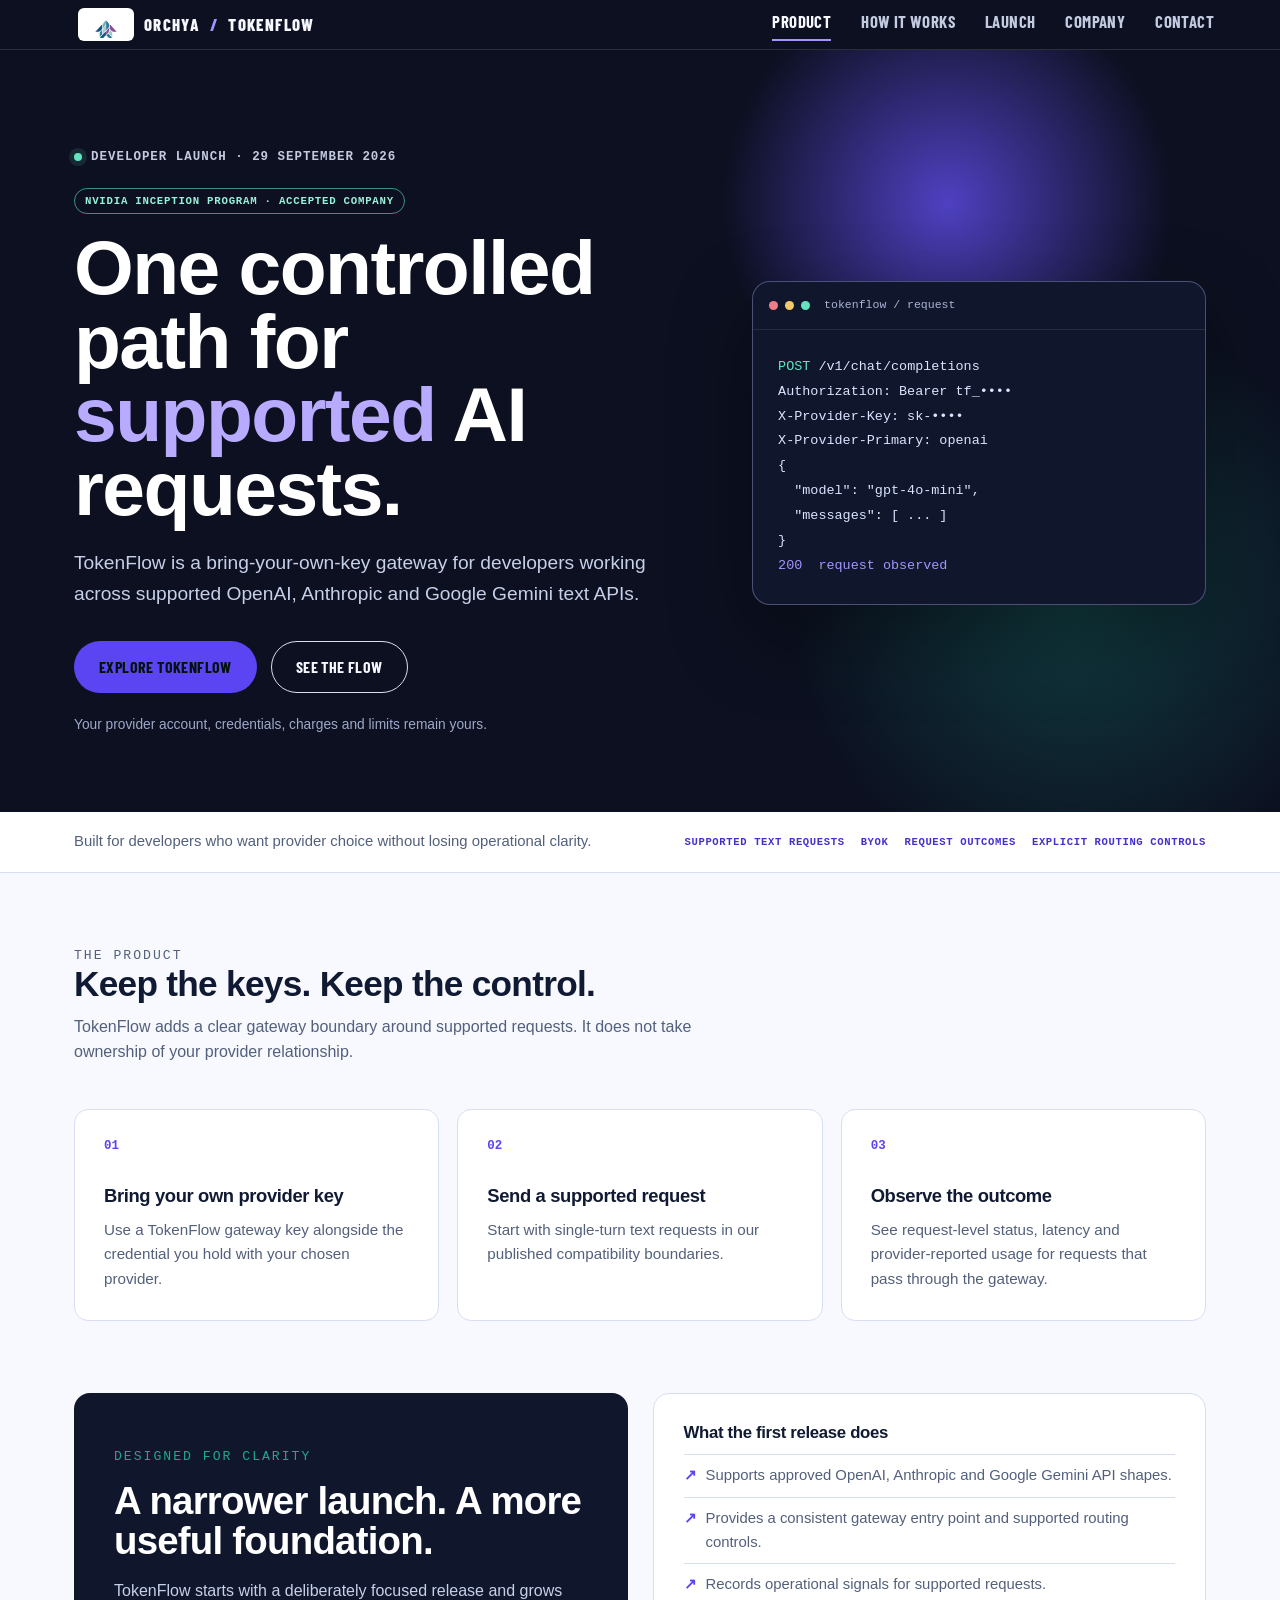
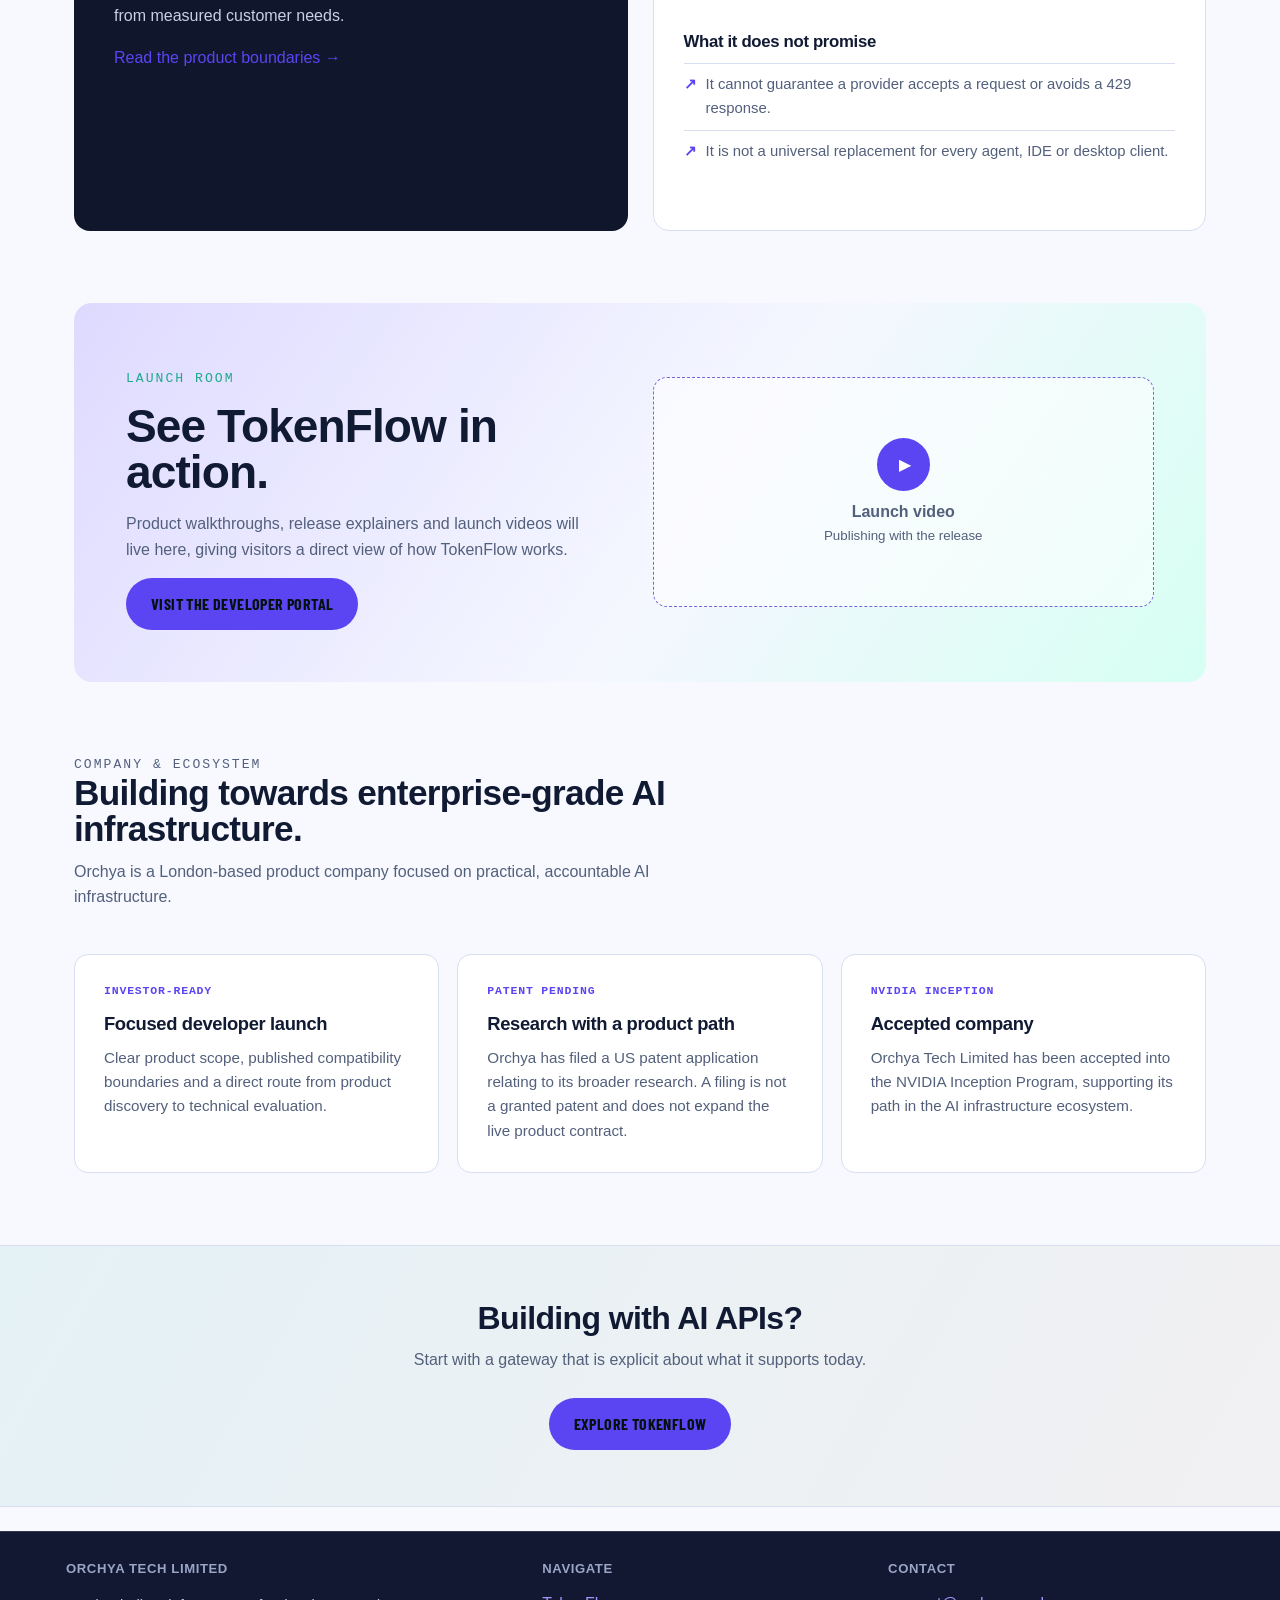
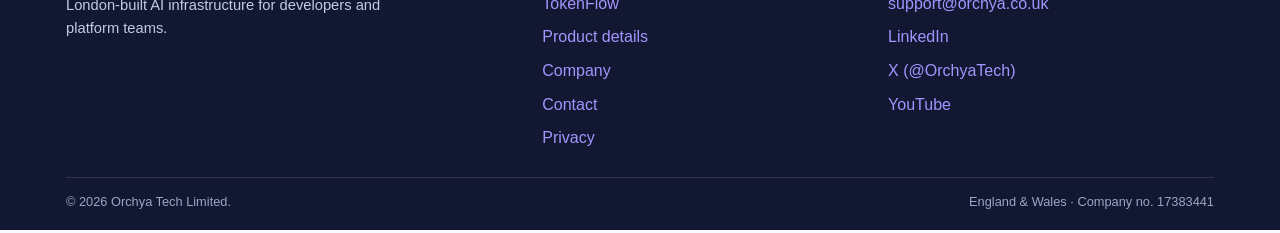
==== commit a30adb65: "feat(site): TokenFlow launch site redesign, NVIDIA Inception, structured data and redirect services" ====
--- a/index.html
+++ b/index.html
@@ -1,276 +1,61 @@
 <!doctype html>
-<html lang="en">
-<head>
-<meta charset="utf-8">
-<meta name="viewport" content="width=device-width, initial-scale=1">
-<title>Orchya Tech Limited | Project, Technology &amp; Human Capital Consulting</title>
-<meta name="description" content="Orchya Tech Limited is a London-based consulting firm delivering project consulting, technology talent, human capital strategy, digital &amp; AI transformation, product development, training and industry events.">
-<meta name="robots" content="index, follow">
-<meta name="referrer" content="strict-origin-when-cross-origin">
-<meta http-equiv="Content-Security-Policy" content="default-src 'self'; script-src 'self'; style-src 'self'; img-src 'self' data:; font-src 'self'; connect-src 'self' https://formspree.io; form-action 'self' https://formspree.io; frame-ancestors 'none'; base-uri 'self'; object-src 'none'; upgrade-insecure-requests">
-<link rel="canonical" href="https://www.orchya.co.uk/">
-<link rel="icon" type="image/svg+xml" href="/assets/img/favicon.svg">
-<link rel="stylesheet" href="/assets/css/style.css">
-<meta property="og:type" content="website">
-<meta property="og:site_name" content="Orchya Tech Limited">
-<meta property="og:title" content="Orchya Tech Limited | Project, Technology &amp; Human Capital Consulting">
-<meta property="og:description" content="London-based consulting across project delivery, technology talent, human capital, digital &amp; AI transformation, product development, training and events.">
-<meta property="og:url" content="https://www.orchya.co.uk/">
-<meta property="og:locale" content="en_GB">
-<meta name="twitter:card" content="summary">
-<meta name="twitter:title" content="Orchya Tech Limited | Project, Technology &amp; Human Capital Consulting">
-<meta name="twitter:description" content="London-based consulting across project delivery, technology talent, human capital, digital &amp; AI transformation, product development, training and events.">
+<html lang="en"><head><meta charset="utf-8"><meta name="viewport" content="width=device-width, initial-scale=1"><title>TokenFlow by Orchya | BYOK AI Gateway</title><meta name="description" content="TokenFlow is a bring-your-own-key gateway for supported AI text APIs, built by Orchya Tech Limited in London."><meta name="robots" content="index, follow"><link rel="canonical" href="https://www.orchya.co.uk/"><link rel="icon" type="image/svg+xml" href="/assets/img/favicon.svg"><link rel="stylesheet" href="/assets/css/style.css?v=20260928"><meta name="referrer" content="strict-origin-when-cross-origin"><meta http-equiv="Content-Security-Policy" content="default-src 'self'; script-src 'self'; style-src 'self'; img-src 'self' data:; font-src 'self'; connect-src 'self'; form-action 'self'; frame-ancestors 'none'; base-uri 'self'; object-src 'none'; upgrade-insecure-requests"><meta property="og:type" content="website"><meta property="og:site_name" content="Orchya Tech Limited"><meta property="og:url" content="https://www.orchya.co.uk/"><meta property="og:locale" content="en_GB"><meta property="og:title" content="TokenFlow | BYOK AI Gateway"><meta property="og:description" content="One controlled entry point for supported AI text requests."><meta name="twitter:card" content="summary"><meta name="twitter:site" content="@OrchyaTech"><meta name="twitter:title" content="TokenFlow | BYOK AI Gateway"><meta name="twitter:description" content="One controlled entry point for supported AI text requests.">
 <script type="application/ld+json">
 {
   "@context": "https://schema.org",
-  "@type": "ProfessionalService",
-  "@id": "https://www.orchya.co.uk/#organization",
-  "name": "Orchya Tech Limited",
-  "alternateName": "Orchya",
-  "url": "https://www.orchya.co.uk/",
-  "logo": "https://www.orchya.co.uk/assets/img/mark.svg",
-  "sameAs": [
-    "https://www.linkedin.com/company/orchya-tech-limited",
-    "https://github.com/OrchyaTech"
-  ],
-  "description": "Orchya Tech Limited is a London-based consulting firm delivering project consulting, tech people consulting, human capital consulting, digital & AI transformation, product development, training & certification, and events.",
-  "foundingDate": "2026-08-05",
-  "founder": {
-    "@type": "Person",
-    "name": "Kiran Rangaiah Shashi",
-    "jobTitle": "Founder & Director"
-  },
-  "address": {
-    "@type": "PostalAddress",
-    "streetAddress": "167-169 Great Portland Street, 5th Floor",
-    "addressLocality": "London",
-    "postalCode": "W1W 5PF",
-    "addressCountry": "GB"
-  },
-  "email": "kiran.rangaiah-shashi@orchya.co.uk",
-  "telephone": "+44-7787-030982",
-  "areaServed": "GB",
-  "knowsAbout": ["Project Consulting", "Technology Recruitment", "Human Capital Consulting", "Digital Transformation", "Artificial Intelligence", "Product Development", "Corporate Training", "Industry Events"],
-  "hasOfferCatalog": {
-    "@type": "OfferCatalog",
-    "name": "Orchya Practice Areas",
-    "itemListElement": [
-      {"@type": "Offer", "itemOffered": {"@type": "Service", "name": "Project Consulting", "description": "End-to-end delivery leadership, PMO setup, governance and risk management for complex programmes."}},
-      {"@type": "Offer", "itemOffered": {"@type": "Service", "name": "Tech People Consulting", "description": "Specialist technology talent sourcing, contractor and interim placement, and technical resourcing strategy."}},
-      {"@type": "Offer", "itemOffered": {"@type": "Service", "name": "Human Capital Consulting", "description": "Organisational design, workforce planning, HR transformation and people strategy."}},
-      {"@type": "Offer", "itemOffered": {"@type": "Service", "name": "Digital & AI Transformation", "description": "Strategy, roadmap and implementation for digital modernisation and applied AI adoption."}},
-      {"@type": "Offer", "itemOffered": {"@type": "Service", "name": "Product Development", "description": "Product strategy, engineering delivery and platform build from concept to launch."}},
-      {"@type": "Offer", "itemOffered": {"@type": "Service", "name": "Training & Certification", "description": "Upskilling programmes, technical bootcamps and accredited certification pathways."}},
-      {"@type": "Offer", "itemOffered": {"@type": "Service", "name": "Events", "description": "Executive roundtables, briefings and community events connecting leaders and practitioners."}}
-    ]
-  }
+  "@graph": [
+    {
+      "@type": "Organization",
+      "@id": "https://www.orchya.co.uk/#organization",
+      "name": "Orchya Tech Limited",
+      "alternateName": "Orchya",
+      "url": "https://www.orchya.co.uk/",
+      "logo": "https://www.orchya.co.uk/assets/img/mark.svg",
+      "description": "London-based AI infrastructure company and maker of TokenFlow, a bring-your-own-key gateway for supported AI text requests.",
+      "foundingDate": "2026-08-05",
+      "founder": {"@type": "Person", "name": "Kiran Rangaiah Shashi", "jobTitle": "Founder & Director"},
+      "address": {"@type": "PostalAddress", "addressLocality": "London", "addressCountry": "GB"},
+      "email": "support@orchya.co.uk",
+      "identifier": {"@type": "PropertyValue", "propertyID": "Companies House number", "value": "17383441"},
+      "memberOf": {"@type": "ProgramMembership", "programName": "NVIDIA Inception Program", "hostingOrganization": {"@type": "Organization", "name": "NVIDIA"}},
+      "sameAs": ["https://www.linkedin.com/company/orchya-tech-limited", "https://github.com/OrchyaTech", "https://x.com/OrchyaTech", "https://www.youtube.com/@OrchyaTech"]
+    },
+    {
+      "@type": "SoftwareApplication",
+      "@id": "https://www.orchya.co.uk/#tokenflow",
+      "name": "TokenFlow",
+      "applicationCategory": "DeveloperApplication",
+      "operatingSystem": "Web",
+      "url": "https://tokenflow.orchya.co.uk/",
+      "description": "Bring-your-own-key gateway for supported single-turn OpenAI, Anthropic and Google Gemini text API requests, with explicit routing controls and request-level operational visibility.",
+      "publisher": {"@id": "https://www.orchya.co.uk/#organization"}
+    },
+    {
+      "@type": "WebSite",
+      "@id": "https://www.orchya.co.uk/#website",
+      "url": "https://www.orchya.co.uk/",
+      "name": "Orchya / TokenFlow",
+      "publisher": {"@id": "https://www.orchya.co.uk/#organization"}
+    }
+  ]
 }
 </script>
 </head>
-<body>
-<a class="skip-link" href="#main">Skip to content</a>
-
-<header class="site-header">
-  <nav class="nav" aria-label="Primary">
-    <div class="container">
-      <a class="logo" href="/"><img class="logo-img" src="/assets/img/orchya-logo.jpg" alt="">ORCHYA</a>
-      <button class="nav-toggle" aria-label="Toggle navigation" aria-expanded="false">☰</button>
-      <ul class="nav-links">
-        <li><a href="/" aria-current="page">Home</a></li>
-        <li><a href="/services.html">Services</a></li>
-        <li><a href="/product.html">Product</a></li>
-        <li><a href="/about.html">About</a></li>
-        <li><a href="/contact.html">Contact</a></li>
-      </ul>
-    </div>
-  </nav>
-</header>
-
+<body class="tokenflow-site"><a class="skip-link" href="#main">Skip to content</a><header class="site-header"><nav class="nav" aria-label="Primary"><div class="container"><a class="logo" href="/"><img class="logo-img" src="/assets/img/orchya-logo.jpg" alt="">ORCHYA<span class="dot">/</span> TOKENFLOW</a><button class="nav-toggle" aria-label="Toggle navigation" aria-expanded="false">☰</button><ul class="nav-links"><li><a href="/" aria-current="page">Product</a></li><li><a href="#how-it-works">How it works</a></li><li><a href="#launch">Launch</a></li><li><a href="/about.html">Company</a></li><li><a href="/contact.html">Contact</a></li></ul></div></nav></header>
 <main id="main">
-  <section class="hero">
-    <div class="container">
-      <h1>Precision consulting for the digital transformation race.</h1>
-      <p class="lead">We partner with organisations to deliver project consulting, technology talent, human capital strategy, digital &amp; AI transformation, product development, and training, engineered for pace and precision.</p>
-      <div class="hero-actions">
-        <a class="btn btn-primary" href="/services.html">Explore Services</a>
-        <a class="btn btn-ghost" href="/contact.html">Talk to Us</a>
-      </div>
-    </div>
-  </section>
-
-  <section class="section">
-    <div class="container">
-      <div class="section-head">
-        <h2>What we do</h2>
-        <p>Seven focus areas, one team. Every engagement is led directly by our director-led delivery model.</p>
-      </div>
-      <div class="grid-services">
-        <div class="card">
-          <div class="card-index">01</div>
-          <h3>Project Consulting</h3>
-          <p>End-to-end delivery leadership, PMO setup, governance and risk management for complex programmes.</p>
-          <a class="card-link" href="/services.html#project-consulting">Learn more →</a>
-        </div>
-        <div class="card">
-          <div class="card-index">02</div>
-          <h3>Tech People Consulting</h3>
-          <p>Specialist technology talent sourcing, contractor and interim placement, and technical resourcing strategy.</p>
-          <a class="card-link" href="/services.html#tech-people-consulting">Learn more →</a>
-        </div>
-        <div class="card">
-          <div class="card-index">03</div>
-          <h3>Human Capital Consulting</h3>
-          <p>Organisational design, workforce planning, HR transformation and people strategy for growing businesses.</p>
-          <a class="card-link" href="/services.html#human-capital-consulting">Learn more →</a>
-        </div>
-        <div class="card">
-          <div class="card-index">04</div>
-          <h3>Digital &amp; AI Transformation</h3>
-          <p>Strategy, roadmap and implementation for digital modernisation and applied AI adoption, including our own AI cost-optimization product.</p>
-          <a class="card-link" href="/product.html">See our product →</a>
-        </div>
-        <div class="card">
-          <div class="card-index">05</div>
-          <h3>Product Development</h3>
-          <p>From concept to launch: product strategy, engineering delivery and platform build.</p>
-          <a class="card-link" href="/services.html#product-development">Learn more →</a>
-        </div>
-        <div class="card">
-          <div class="card-index">06</div>
-          <h3>Training &amp; Certification</h3>
-          <p>Upskilling programmes, technical bootcamps and accredited certification pathways.</p>
-          <a class="card-link" href="/services.html#training-certification">Learn more →</a>
-        </div>
-        <div class="card">
-          <div class="card-index">07</div>
-          <h3>Events</h3>
-          <p>Industry roundtables, executive briefings and community events connecting leaders and practitioners.</p>
-          <a class="card-link" href="/services.html#events">Learn more →</a>
-        </div>
-      </div>
-    </div>
-  </section>
-
-  <section class="section section-flush-top">
-    <div class="container panel">
-      <div class="section-head u-mb-lg">
-        <h2>Why Orchya</h2>
-        <p>A newly formed, London-based consultancy built to move at the pace modern technology demands.</p>
-      </div>
-      <div class="stats-grid">
-        <div class="stat">
-          <div class="stat-value">05.08.2026</div>
-          <div class="stat-label">Founded</div>
-        </div>
-        <div class="stat">
-          <div class="stat-value">London</div>
-          <div class="stat-label">Headquartered</div>
-        </div>
-        <div class="stat">
-          <div class="stat-value">07</div>
-          <div class="stat-label">Practice Areas</div>
-        </div>
-        <div class="stat">
-          <div class="stat-value">Director-led</div>
-          <div class="stat-label">Delivery Model</div>
-        </div>
-      </div>
-    </div>
-  </section>
-
-  <section class="section section-flush-top">
-    <div class="container">
-      <div class="section-head">
-        <h2>Frequently Asked Questions</h2>
-        <p>Quick answers about who Orchya is and how we work.</p>
-      </div>
-      <div class="faq-list">
-        <details class="faq-item">
-          <summary>What does Orchya Tech Limited do?</summary>
-          <p>Orchya Tech Limited is a London-based consulting firm operating across seven practice areas: project consulting, tech people consulting, human capital consulting, digital &amp; AI transformation, product development, training &amp; certification, and events.</p>
-        </details>
-        <details class="faq-item">
-          <summary>Where is Orchya Tech Limited based?</summary>
-          <p>Orchya is headquartered at 167-169 Great Portland Street, 5th Floor, London, W1W 5PF, United Kingdom.</p>
-        </details>
-        <details class="faq-item">
-          <summary>Who leads Orchya Tech Limited?</summary>
-          <p>Orchya is founder-led by Mr Kiran Rangaiah Shashi, Director, an AI Architect with 18+ years in financial services technology, including nine years delivering enterprise AI and data platforms for a global wealth management bank.</p>
-        </details>
-        <details class="faq-item">
-          <summary>When was Orchya Tech Limited founded?</summary>
-          <p>Orchya Tech Limited was incorporated on 05 August 2026 in England &amp; Wales.</p>
-        </details>
-        <details class="faq-item">
-          <summary>What is "Digital &amp; AI Transformation" consulting?</summary>
-          <p>It covers strategy, roadmapping and hands-on implementation for digital modernisation and applied AI adoption, from opportunity assessment through to production rollout.</p>
-        </details>
-        <details class="faq-item">
-          <summary>How do I get in touch with Orchya?</summary>
-          <p>Email <a href="mailto:kiran.rangaiah-shashi@orchya.co.uk">kiran.rangaiah-shashi@orchya.co.uk</a>, call <a href="tel:+447787030982">+44 7787 030982</a>, or use the <a href="/contact.html">contact form</a>. Orchya aims to respond within one business day.</p>
-        </details>
-      </div>
-    </div>
-  </section>
-
-  <section class="cta-band">
-    <div class="container">
-      <h2>Ready to start the conversation?</h2>
-      <p>Tell us about your programme, your team, or your transformation goals.</p>
-      <a class="btn btn-primary" href="/contact.html">Contact Orchya</a>
-    </div>
-  </section>
-</main>
-
-<script type="application/ld+json">
+<section class="tf-hero"><div class="container tf-hero-grid"><div><p class="tf-kicker"><span></span> Developer launch · 29 September 2026</p><p class="tf-program">NVIDIA INCEPTION PROGRAM · ACCEPTED COMPANY</p><h1>One controlled path for <em>supported</em> AI requests.</h1><p class="tf-lead">TokenFlow is a bring-your-own-key gateway for developers working across supported OpenAI, Anthropic and Google Gemini text APIs.</p><div class="hero-actions"><a class="btn btn-primary" href="https://tokenflow.orchya.co.uk/">Explore TokenFlow</a><a class="btn btn-ghost" href="#how-it-works">See the flow</a></div><p class="tf-footnote">Your provider account, credentials, charges and limits remain yours.</p></div><aside class="tf-terminal" aria-label="Example TokenFlow request"><div class="terminal-head"><span></span><span></span><span></span><b>tokenflow / request</b></div><pre><code><i>POST</i> /v1/chat/completions
+Authorization: Bearer tf_••••
+X-Provider-Key: sk-••••
+X-Provider-Primary: openai
 {
-  "@context": "https://schema.org",
-  "@type": "FAQPage",
-  "mainEntity": [
-    {"@type": "Question", "name": "What does Orchya Tech Limited do?", "acceptedAnswer": {"@type": "Answer", "text": "Orchya Tech Limited is a London-based consulting firm operating across seven practice areas: project consulting, tech people consulting, human capital consulting, digital & AI transformation, product development, training & certification, and events."}},
-    {"@type": "Question", "name": "Where is Orchya Tech Limited based?", "acceptedAnswer": {"@type": "Answer", "text": "Orchya is headquartered at 167-169 Great Portland Street, 5th Floor, London, W1W 5PF, United Kingdom."}},
-    {"@type": "Question", "name": "Who leads Orchya Tech Limited?", "acceptedAnswer": {"@type": "Answer", "text": "Orchya is founder-led by Mr Kiran Rangaiah Shashi, Director, an AI Architect with 18+ years in financial services technology, including nine years delivering enterprise AI and data platforms for a global wealth management bank."}},
-    {"@type": "Question", "name": "When was Orchya Tech Limited founded?", "acceptedAnswer": {"@type": "Answer", "text": "Orchya Tech Limited was incorporated on 05 August 2026 in England & Wales."}},
-    {"@type": "Question", "name": "What is Digital & AI Transformation consulting?", "acceptedAnswer": {"@type": "Answer", "text": "It covers strategy, roadmapping and hands-on implementation for digital modernisation and applied AI adoption, from opportunity assessment through to production rollout."}},
-    {"@type": "Question", "name": "How do I get in touch with Orchya?", "acceptedAnswer": {"@type": "Answer", "text": "Email kiran.rangaiah-shashi@orchya.co.uk, call +44 7787 030982, or use the contact form at https://www.orchya.co.uk/contact.html. Orchya aims to respond within one business day."}}
-  ]
+  "model": "gpt-4o-mini",
+  "messages": [ ... ]
 }
-</script>
-
-<footer class="site-footer">
-  <div class="container">
-    <div class="footer-grid">
-      <div>
-        <h4>Orchya Tech Limited</h4>
-        <p>167-169, Great Portland Street, 5th Floor, London, W1W 5PF, United Kingdom.</p>
-      </div>
-      <div>
-        <h4>Navigate</h4>
-        <ul>
-          <li><a href="/services.html">Services</a></li>
-        <li><a href="/product.html">Product</a></li>
-          <li><a href="/about.html">About</a></li>
-          <li><a href="/contact.html">Contact</a></li>
-          <li><a href="/privacy.html">Privacy Policy</a></li>
-        </ul>
-      </div>
-      <div>
-        <h4>Contact</h4>
-        <ul>
-          <li>kiran.rangaiah-shashi@orchya.co.uk</li>
-          <li>+44 7787 030982</li>
-          <li class="social-links"><a href="https://www.linkedin.com/company/orchya-tech-limited" target="_blank" rel="noopener noreferrer" aria-label="Orchya Tech Limited on LinkedIn"><img src="/assets/img/linkedin.svg" alt=""></a><a href="https://github.com/OrchyaTech" target="_blank" rel="noopener noreferrer" aria-label="Orchya Tech on GitHub"><img src="/assets/img/github.svg" alt=""></a></li>
-        </ul>
-      </div>
-    </div>
-    <div class="footer-bottom">
-      <span>© <span id="year">2026</span> Orchya Tech Limited. All rights reserved.</span>
-      <span>Company formed 05 August 2026 · England &amp; Wales</span>
-    </div>
-  </div>
-</footer>
-
-<a class="whatsapp-float" href="https://wa.me/447787030982?text=Hello%2C%20I%27d%20like%20to%20know%20more%20about%20Orchya%20Tech%20Limited." target="_blank" rel="noopener noreferrer" aria-label="Chat on WhatsApp"><img src="/assets/img/whatsapp.svg" alt=""></a>
-<script src="/assets/js/main.js"></script>
-</body>
-</html>
+<span class="ok">200  request observed</span></code></pre></aside></div></section>
+<section class="tf-proof"><div class="container"><p>Built for developers who want provider choice without losing operational clarity.</p><div class="tf-proof-items"><span>SUPPORTED TEXT REQUESTS</span><span>BYOK</span><span>REQUEST OUTCOMES</span><span>EXPLICIT ROUTING CONTROLS</span></div></div></section>
+<section class="section" id="how-it-works"><div class="container"><div class="section-head"><p class="eyebrow">THE PRODUCT</p><h2>Keep the keys. Keep the control.</h2><p>TokenFlow adds a clear gateway boundary around supported requests. It does not take ownership of your provider relationship.</p></div><div class="tf-steps"><article><b>01</b><h3>Bring your own provider key</h3><p>Use a TokenFlow gateway key alongside the credential you hold with your chosen provider.</p></article><article><b>02</b><h3>Send a supported request</h3><p>Start with single-turn text requests in our published compatibility boundaries.</p></article><article><b>03</b><h3>Observe the outcome</h3><p>See request-level status, latency and provider-reported usage for requests that pass through the gateway.</p></article></div></div></section>
+<section class="section section-flush-top"><div class="container tf-split"><div class="tf-flow"><p class="eyebrow">DESIGNED FOR CLARITY</p><h2>A narrower launch. A more useful foundation.</h2><p>TokenFlow starts with a deliberately focused release and grows from measured customer needs.</p><a href="/product.html" class="card-link">Read the product boundaries →</a></div><div class="tf-boundaries"><h3>What the first release does</h3><ul><li>Supports approved OpenAI, Anthropic and Google Gemini API shapes.</li><li>Provides a consistent gateway entry point and supported routing controls.</li><li>Records operational signals for supported requests.</li></ul><h3>What it does not promise</h3><ul><li>It cannot guarantee a provider accepts a request or avoids a 429 response.</li><li>It is not a universal replacement for every agent, IDE or desktop client.</li></ul></div></div></section>
+<section class="section section-flush-top" id="launch"><div class="container"><div class="tf-launch"><div><p class="eyebrow">LAUNCH ROOM</p><h2>See TokenFlow in action.</h2><p>Product walkthroughs, release explainers and launch videos will live here, giving visitors a direct view of how TokenFlow works.</p><a class="btn btn-primary" href="https://tokenflow.orchya.co.uk/">Visit the developer portal</a></div><div class="video-slot"><span class="play">▶</span><p>Launch video</p><small>Publishing with the release</small></div></div></div></section>
+<section class="section section-flush-top"><div class="container"><div class="section-head"><p class="eyebrow">COMPANY &amp; ECOSYSTEM</p><h2>Building towards enterprise-grade AI infrastructure.</h2><p>Orchya is a London-based product company focused on practical, accountable AI infrastructure.</p></div><div class="tf-cards"><article><p class="card-index">Investor-ready</p><h3>Focused developer launch</h3><p>Clear product scope, published compatibility boundaries and a direct route from product discovery to technical evaluation.</p></article><article><p class="card-index">Patent pending</p><h3>Research with a product path</h3><p>Orchya has filed a US patent application relating to its broader research. A filing is not a granted patent and does not expand the live product contract.</p></article><article><p class="card-index">NVIDIA Inception</p><h3>Accepted company</h3><p>Orchya Tech Limited has been accepted into the NVIDIA Inception Program, supporting its path in the AI infrastructure ecosystem.</p></article></div></div></section>
+<section class="cta-band"><div class="container"><h2>Building with AI APIs?</h2><p>Start with a gateway that is explicit about what it supports today.</p><a class="btn btn-primary" href="https://tokenflow.orchya.co.uk/">Explore TokenFlow</a></div></section>
+</main><footer class="site-footer"><div class="container"><div class="footer-grid"><div><h4>Orchya Tech Limited</h4><p>London-built AI infrastructure for developers and platform teams.</p></div><div><h4>Navigate</h4><ul><li><a href="/">TokenFlow</a></li><li><a href="/product.html">Product details</a></li><li><a href="/about.html">Company</a></li><li><a href="/contact.html">Contact</a></li><li><a href="/privacy.html">Privacy</a></li></ul></div><div><h4>Contact</h4><ul><li><a href="mailto:support@orchya.co.uk">support@orchya.co.uk</a></li><li><a href="https://www.linkedin.com/company/orchya-tech-limited">LinkedIn</a></li><li><a href="https://x.com/OrchyaTech">X (@OrchyaTech)</a></li><li><a href="https://www.youtube.com/@OrchyaTech">YouTube</a></li></ul></div></div><div class="footer-bottom"><span>© <span id="year">2026</span> Orchya Tech Limited.</span><span>England &amp; Wales · Company no. 17383441</span></div></div></footer><script src="/assets/js/main.js"></script></body></html>
--- a/assets/css/style.css
+++ b/assets/css/style.css
@@ -622,6 +622,28 @@
 .form-status[data-state="success"] { color: var(--accent); }
 .form-status[data-state="error"] { color: var(--danger); }
 
+/* ---------- TokenFlow launch surface ---------- */
+.tokenflow-site { --bg: #f7f9ff; --bg-alt: #e9edf9; --panel: #fff; --border: #d7def0; --text: #111a33; --text-dim: #53607c; --text-faint: #77829b; --accent: #5b45f2; --accent-dim: #4430cc; --accent2: #1ea98b; }
+.tokenflow-site .site-header, .tokenflow-site .site-footer { --panel: #0c1020; --bg-alt: #121831; --border: rgba(255,255,255,.13); --text: #f7f8ff; --text-dim: #c3cbe2; --text-faint: #9aa6c7; --accent: #a594ff; --accent2: #62e4c1; }
+.tokenflow-site h1, .tokenflow-site h2, .tokenflow-site h3 { letter-spacing: -.02em; text-transform: none; font-family: var(--sans); }
+.tokenflow-site .logo { font-size: 1.05rem; letter-spacing: .08em; }
+.tf-hero { overflow: hidden; padding: 100px 0 76px; color: #f7f8ff; background: radial-gradient(circle at 74% 20%, rgba(104,83,255,.72), transparent 20%), radial-gradient(circle at 84% 72%, rgba(31,198,166,.24), transparent 24%), #0c1020; }
+.tf-hero-grid { display:grid; grid-template-columns: minmax(0,1.15fr) minmax(360px,.85fr); gap: 64px; align-items:center; }
+.tf-kicker { display:flex; align-items:center; gap:9px; margin:0 0 22px; color:#c5c9df; font:700 .78rem var(--mono); letter-spacing:.08em; text-transform:uppercase; }
+.tf-program { display:inline-block; margin:0 0 17px; padding:6px 10px; border:1px solid rgba(98,228,193,.6); border-radius:999px; color:#9bf0d9; font:700 .67rem var(--mono); letter-spacing:.07em; }
+.tf-kicker span { width:8px; height:8px; border-radius:50%; background:#62e4c1; box-shadow:0 0 0 5px rgba(98,228,193,.12); }
+.tf-hero h1 { max-width:700px; margin:0 0 22px; color:#fff; font-size:clamp(3rem,6vw,5.6rem); line-height:.96; }
+.tf-hero h1 em { font-style:normal; color:#b8aaff; }
+.tf-lead { max-width:625px; margin:0 0 32px; color:#c7d0e9; font-size:1.2rem; line-height:1.6; }
+.tf-hero .btn-ghost { color:#f6f7ff; }.tf-footnote { margin:21px 0 0; color:#9ea9ca; font-size:.86rem; }
+.tf-terminal { position:relative; background:#10172d; border:1px solid rgba(191,186,255,.35); border-radius:18px; box-shadow:0 30px 80px rgba(0,0,0,.35); overflow:hidden; font-family:var(--mono); }
+.terminal-head { display:flex; align-items:center; gap:7px; padding:14px 16px; border-bottom:1px solid rgba(255,255,255,.09); color:#a9b4d3; font-size:.72rem; }.terminal-head span { width:9px; height:9px; border-radius:50%; background:#f27d86; }.terminal-head span:nth-child(2){background:#f4c968}.terminal-head span:nth-child(3){background:#62e4c1}.terminal-head b{margin-left:7px;font-weight:500}.tf-terminal pre{margin:0;padding:25px;overflow:auto;font-size:.84rem;line-height:1.85;color:#dbe3ff}.tf-terminal i{color:#62e4c1;font-style:normal}.tf-terminal .ok{color:#a594ff}
+.tf-proof { border-bottom:1px solid var(--border); background:#fff; }.tf-proof .container { display:flex; justify-content:space-between; align-items:center; gap:24px; padding-top:18px; padding-bottom:18px; }.tf-proof p{margin:0;color:var(--text-dim);font-size:.93rem}.tf-proof-items{display:flex;gap:16px;flex-wrap:wrap}.tf-proof-items span{font:700 .66rem var(--mono);color:var(--accent-dim);letter-spacing:.06em}
+.tf-steps,.tf-cards{display:grid;grid-template-columns:repeat(3,1fr);gap:18px}.tf-steps article,.tf-cards article{padding:29px;background:var(--panel);border:1px solid var(--border);border-radius:14px}.tf-steps b{display:block;margin-bottom:32px;color:var(--accent);font:700 .78rem var(--mono)}.tf-steps h3,.tf-cards h3{margin:0 0 11px;font-size:1.15rem;line-height:1.2}.tf-steps p,.tf-cards p{margin:0;color:var(--text-dim);font-size:.95rem}.tf-cards .card-index{margin:0 0 16px;color:var(--accent);background:none;padding:0;font:700 .72rem var(--mono);letter-spacing:.07em;text-transform:uppercase}
+.tf-split,.tf-launch{display:grid;grid-template-columns:1fr 1fr;gap:25px}.tf-flow{padding:40px;border-radius:16px;background:#10172d;color:#fff}.tf-flow h2{margin:0 0 16px;font-size:clamp(1.8rem,3vw,2.6rem);line-height:1.05}.tf-flow p:not(.eyebrow){color:#c7d0e9;max-width:500px}.tf-boundaries{padding:30px;border:1px solid var(--border);border-radius:16px;background:var(--panel)}.tf-boundaries h3{margin:0 0 13px;font-size:1.05rem}.tf-boundaries h3+ul{margin-bottom:27px}.tf-boundaries ul{padding:0;margin:0;list-style:none}.tf-boundaries li{padding:9px 0 9px 22px;border-top:1px solid var(--border);color:var(--text-dim);font-size:.93rem;position:relative}.tf-boundaries li:before{content:'↗';position:absolute;left:0;color:var(--accent);font-weight:700}.tf-boundaries.warning{border-color:#e4c58a}.tf-boundaries.warning li:before{content:'!';color:#a67008}
+.tf-launch{align-items:center;padding:52px;border-radius:18px;background:linear-gradient(125deg,#dedaff 0%,#f5f7ff 55%,#d6fff2 100%)}.tf-launch h2{margin:0 0 14px;font-size:clamp(1.9rem,3.6vw,3rem);line-height:1}.tf-launch p:not(.eyebrow){max-width:475px;color:var(--text-dim)}.video-slot{min-height:230px;display:flex;align-items:center;justify-content:center;flex-direction:column;border:1px dashed #7766d8;border-radius:14px;background:rgba(255,255,255,.55);color:var(--accent-dim)}.video-slot .play{display:grid;place-items:center;width:53px;height:53px;border-radius:50%;margin-bottom:8px;background:var(--accent);color:white;padding-left:3px}.video-slot p{margin:0;font-weight:700}.video-slot small{color:var(--text-dim)}.tf-guide-intro{display:flex;gap:30px;align-items:center;justify-content:space-between;padding:30px;border-left:4px solid var(--accent);background:var(--panel)}.tf-guide-intro p{max-width:730px;margin:0;font-size:1.1rem;color:var(--text-dim)}
+@media(max-width:800px){.tf-hero{padding:70px 0 55px}.tf-hero-grid,.tf-split,.tf-launch{grid-template-columns:1fr;gap:26px}.tf-steps,.tf-cards{grid-template-columns:1fr}.tf-proof .container,.tf-guide-intro{align-items:flex-start;flex-direction:column}.tf-proof-items{gap:9px}.tf-terminal pre{font-size:.74rem}.tf-launch{padding:30px}.tf-flow{padding:30px}}
+
 /* ---------- Footer ---------- */
 .site-footer {
   border-top: 1px solid var(--border);
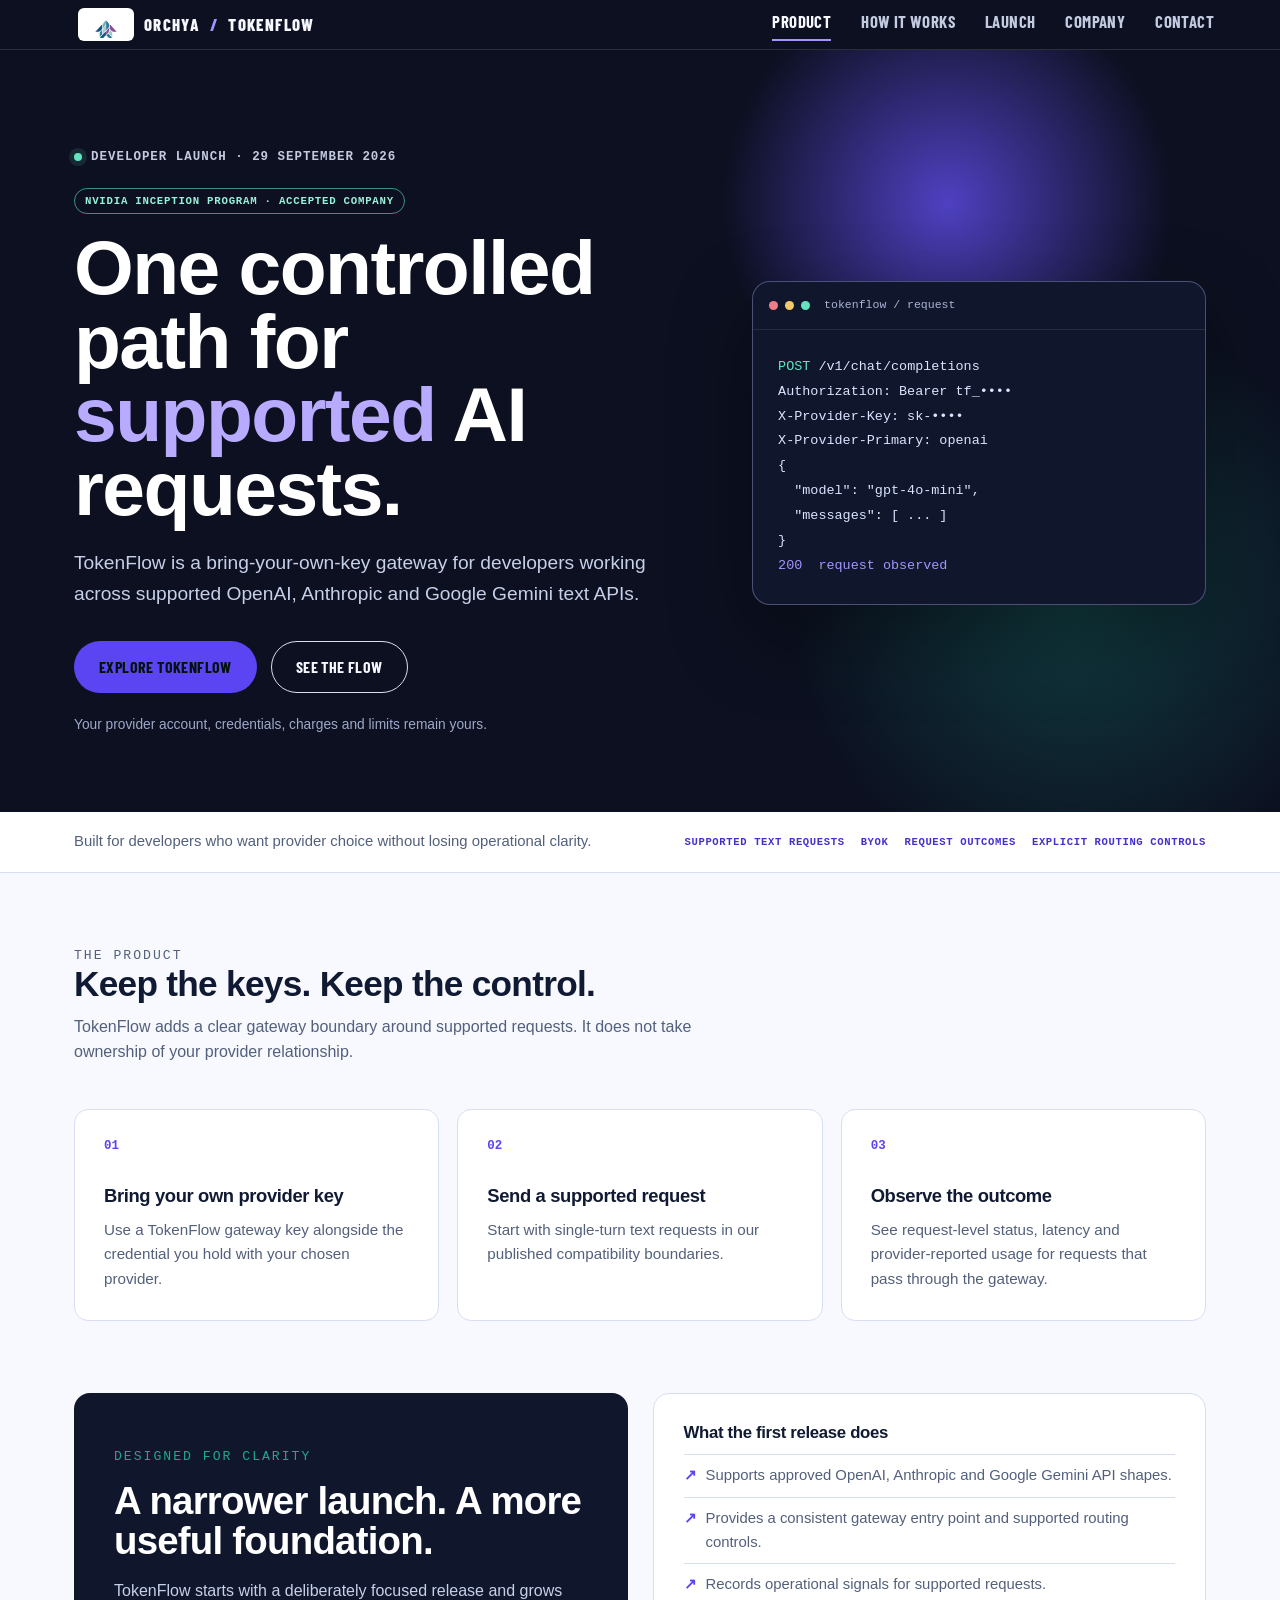
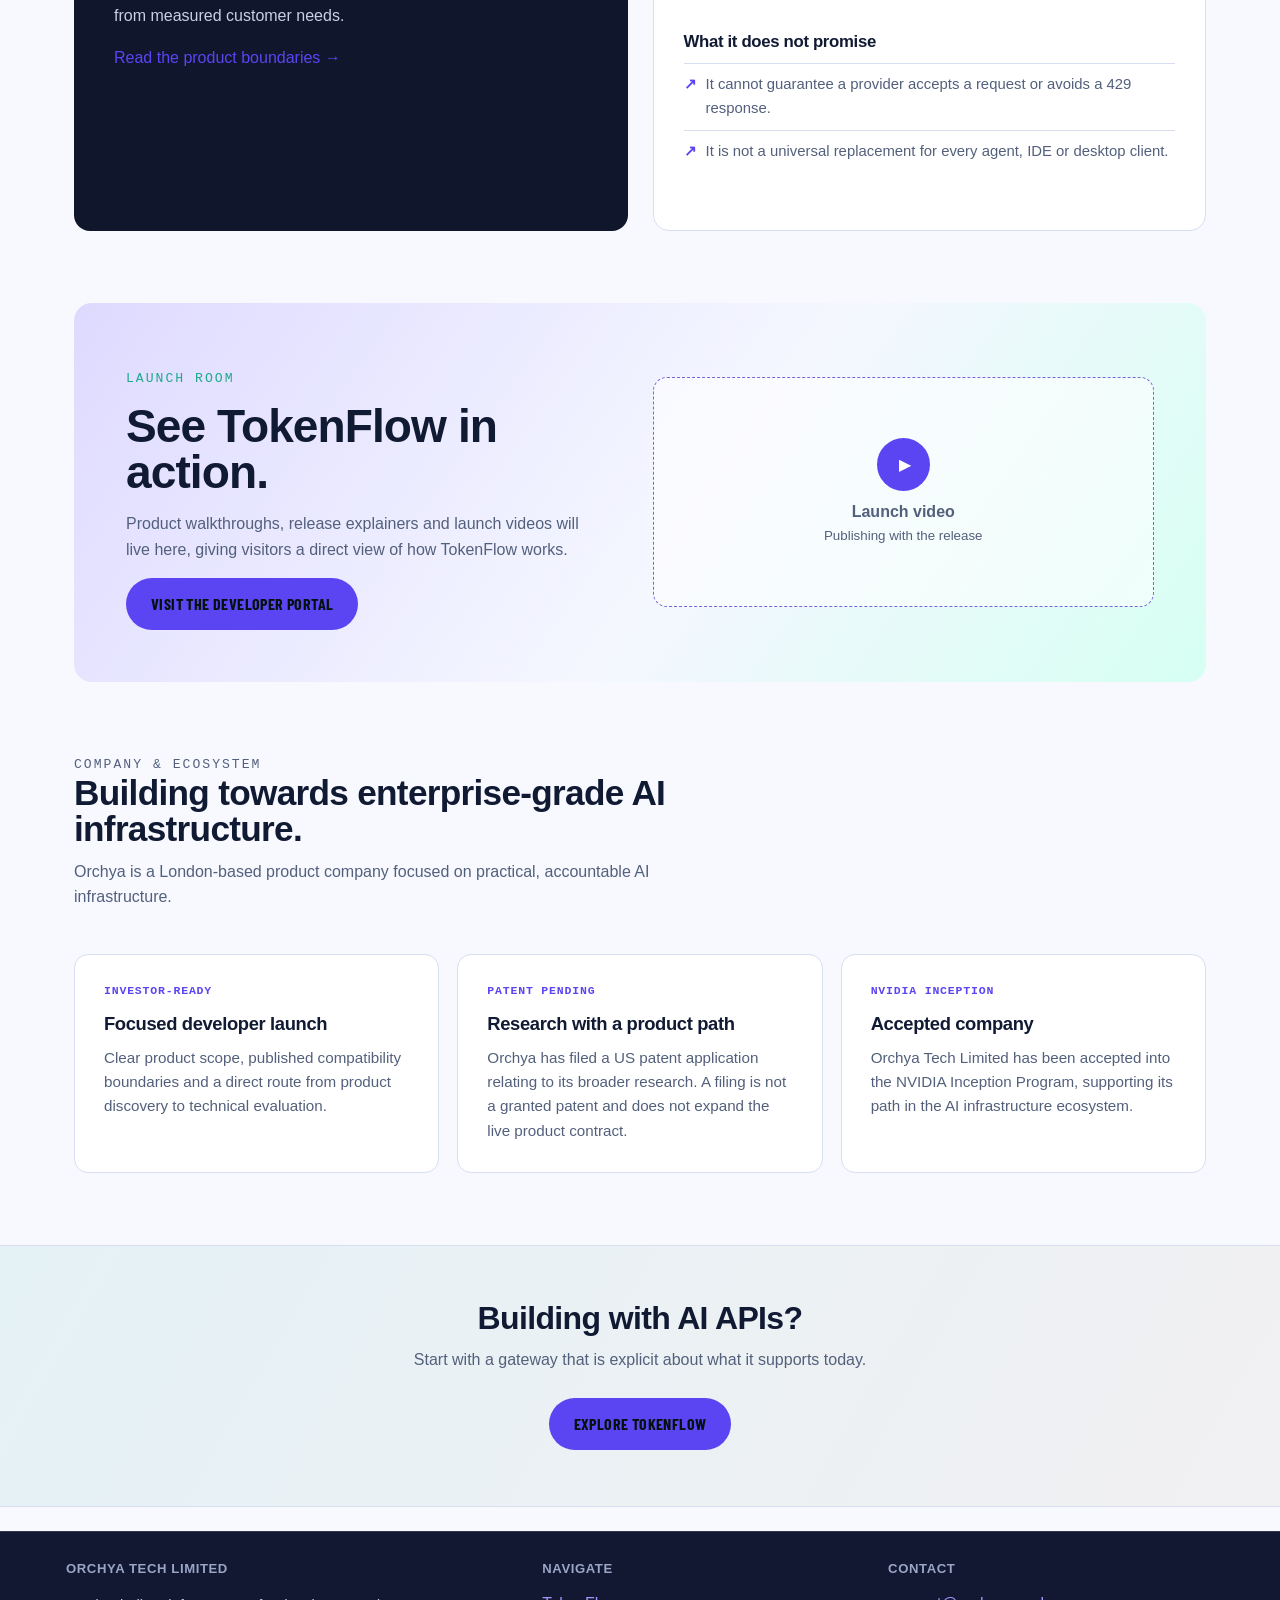
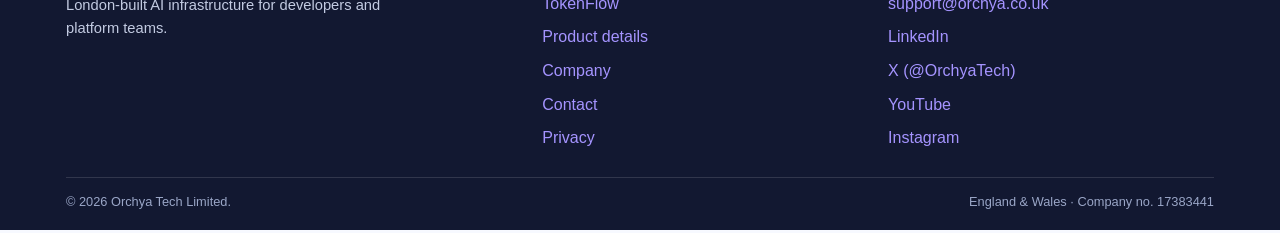
==== commit f8c8c287: "Add Instagram (@orchyatech.uk) to footers, schema sameAs and llms.txt" ====
--- a/index.html
+++ b/index.html
@@ -18,7 +18,7 @@
       "email": "support@orchya.co.uk",
       "identifier": {"@type": "PropertyValue", "propertyID": "Companies House number", "value": "17383441"},
       "memberOf": {"@type": "ProgramMembership", "programName": "NVIDIA Inception Program", "hostingOrganization": {"@type": "Organization", "name": "NVIDIA"}},
-      "sameAs": ["https://www.linkedin.com/company/orchya-tech-limited", "https://github.com/OrchyaTech", "https://x.com/OrchyaTech", "https://www.youtube.com/@OrchyaTech"]
+      "sameAs": ["https://www.linkedin.com/company/orchya-tech-limited", "https://github.com/OrchyaTech", "https://x.com/OrchyaTech", "https://www.youtube.com/@OrchyaTech", "https://www.instagram.com/orchyatech.uk/"]
     },
     {
       "@type": "SoftwareApplication",
@@ -58,4 +58,4 @@
 <section class="section section-flush-top" id="launch"><div class="container"><div class="tf-launch"><div><p class="eyebrow">LAUNCH ROOM</p><h2>See TokenFlow in action.</h2><p>Product walkthroughs, release explainers and launch videos will live here, giving visitors a direct view of how TokenFlow works.</p><a class="btn btn-primary" href="https://tokenflow.orchya.co.uk/">Visit the developer portal</a></div><div class="video-slot"><span class="play">▶</span><p>Launch video</p><small>Publishing with the release</small></div></div></div></section>
 <section class="section section-flush-top"><div class="container"><div class="section-head"><p class="eyebrow">COMPANY &amp; ECOSYSTEM</p><h2>Building towards enterprise-grade AI infrastructure.</h2><p>Orchya is a London-based product company focused on practical, accountable AI infrastructure.</p></div><div class="tf-cards"><article><p class="card-index">Investor-ready</p><h3>Focused developer launch</h3><p>Clear product scope, published compatibility boundaries and a direct route from product discovery to technical evaluation.</p></article><article><p class="card-index">Patent pending</p><h3>Research with a product path</h3><p>Orchya has filed a US patent application relating to its broader research. A filing is not a granted patent and does not expand the live product contract.</p></article><article><p class="card-index">NVIDIA Inception</p><h3>Accepted company</h3><p>Orchya Tech Limited has been accepted into the NVIDIA Inception Program, supporting its path in the AI infrastructure ecosystem.</p></article></div></div></section>
 <section class="cta-band"><div class="container"><h2>Building with AI APIs?</h2><p>Start with a gateway that is explicit about what it supports today.</p><a class="btn btn-primary" href="https://tokenflow.orchya.co.uk/">Explore TokenFlow</a></div></section>
-</main><footer class="site-footer"><div class="container"><div class="footer-grid"><div><h4>Orchya Tech Limited</h4><p>London-built AI infrastructure for developers and platform teams.</p></div><div><h4>Navigate</h4><ul><li><a href="/">TokenFlow</a></li><li><a href="/product.html">Product details</a></li><li><a href="/about.html">Company</a></li><li><a href="/contact.html">Contact</a></li><li><a href="/privacy.html">Privacy</a></li></ul></div><div><h4>Contact</h4><ul><li><a href="mailto:support@orchya.co.uk">support@orchya.co.uk</a></li><li><a href="https://www.linkedin.com/company/orchya-tech-limited">LinkedIn</a></li><li><a href="https://x.com/OrchyaTech">X (@OrchyaTech)</a></li><li><a href="https://www.youtube.com/@OrchyaTech">YouTube</a></li></ul></div></div><div class="footer-bottom"><span>© <span id="year">2026</span> Orchya Tech Limited.</span><span>England &amp; Wales · Company no. 17383441</span></div></div></footer><script src="/assets/js/main.js"></script></body></html>
+</main><footer class="site-footer"><div class="container"><div class="footer-grid"><div><h4>Orchya Tech Limited</h4><p>London-built AI infrastructure for developers and platform teams.</p></div><div><h4>Navigate</h4><ul><li><a href="/">TokenFlow</a></li><li><a href="/product.html">Product details</a></li><li><a href="/about.html">Company</a></li><li><a href="/contact.html">Contact</a></li><li><a href="/privacy.html">Privacy</a></li></ul></div><div><h4>Contact</h4><ul><li><a href="mailto:support@orchya.co.uk">support@orchya.co.uk</a></li><li><a href="https://www.linkedin.com/company/orchya-tech-limited">LinkedIn</a></li><li><a href="https://x.com/OrchyaTech">X (@OrchyaTech)</a></li><li><a href="https://www.youtube.com/@OrchyaTech">YouTube</a></li><li><a href="https://www.instagram.com/orchyatech.uk/">Instagram</a></li></ul></div></div><div class="footer-bottom"><span>© <span id="year">2026</span> Orchya Tech Limited.</span><span>England &amp; Wales · Company no. 17383441</span></div></div></footer><script src="/assets/js/main.js"></script></body></html>
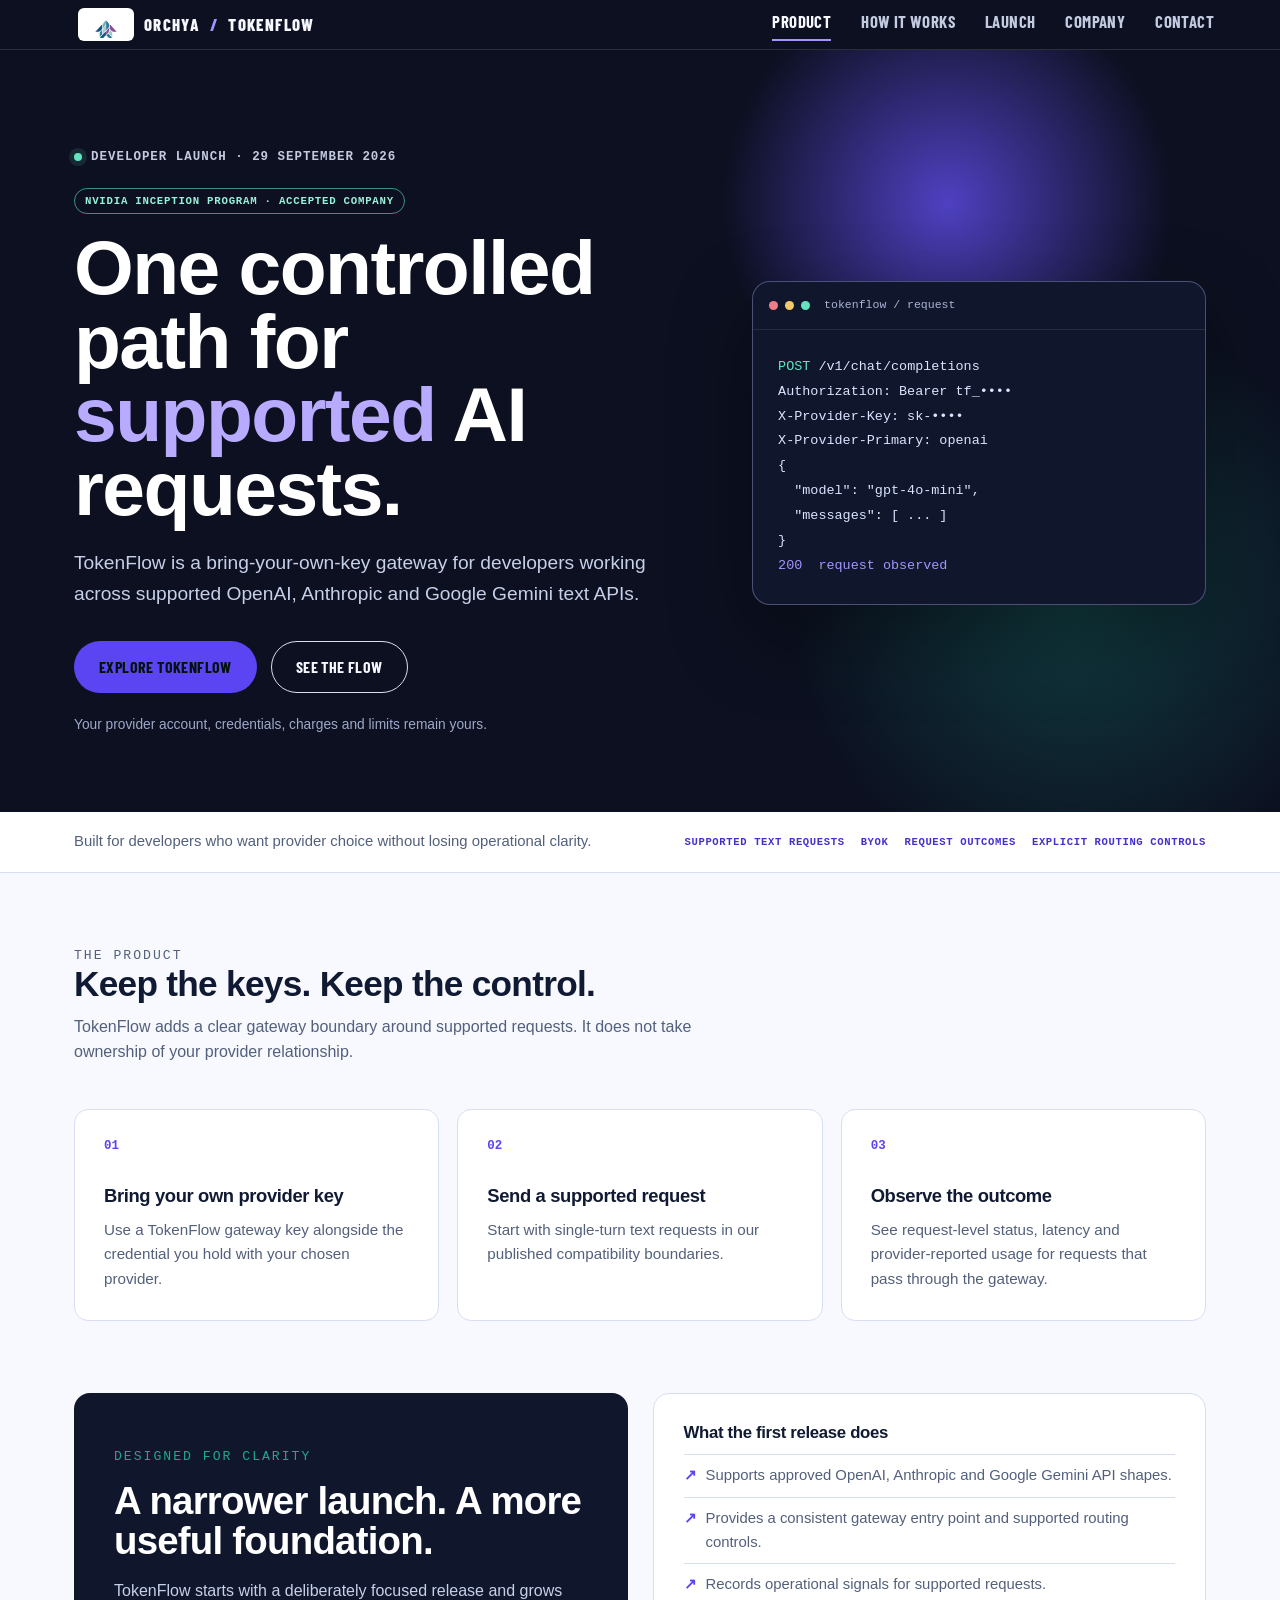
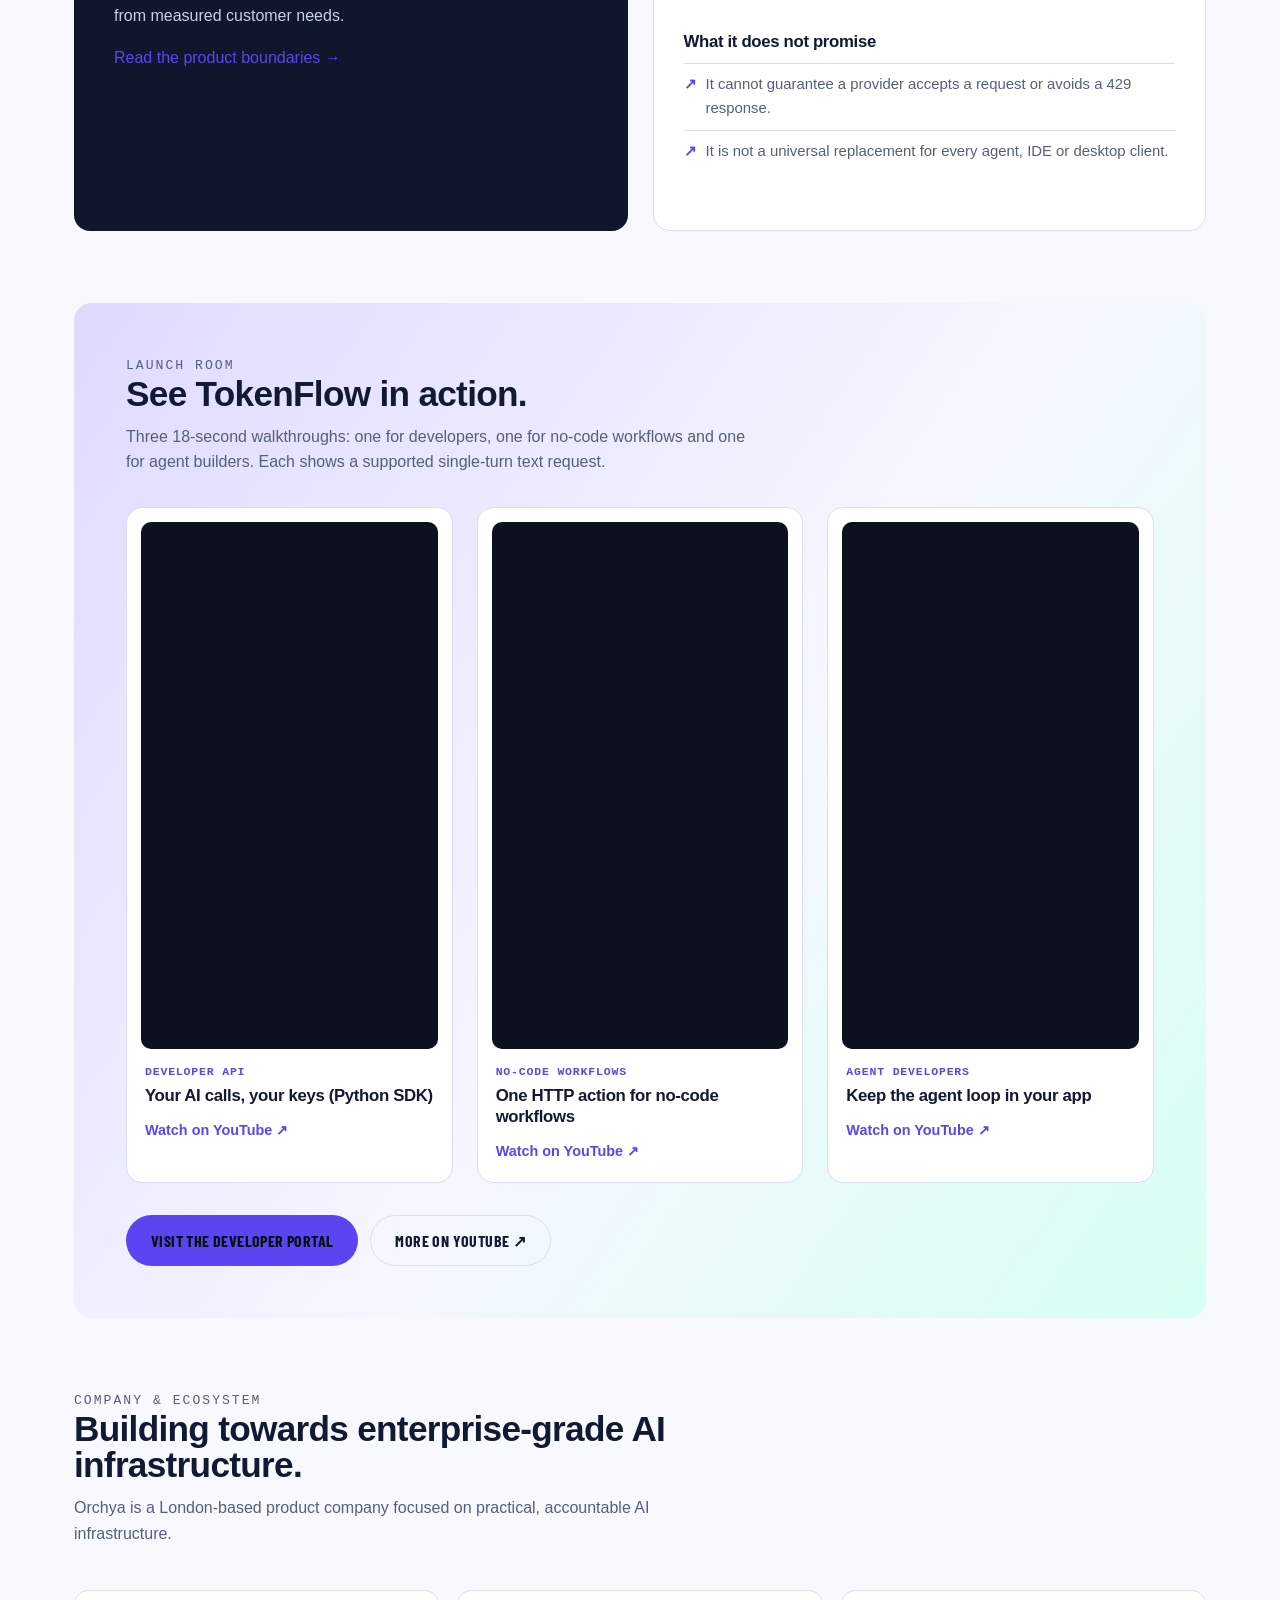
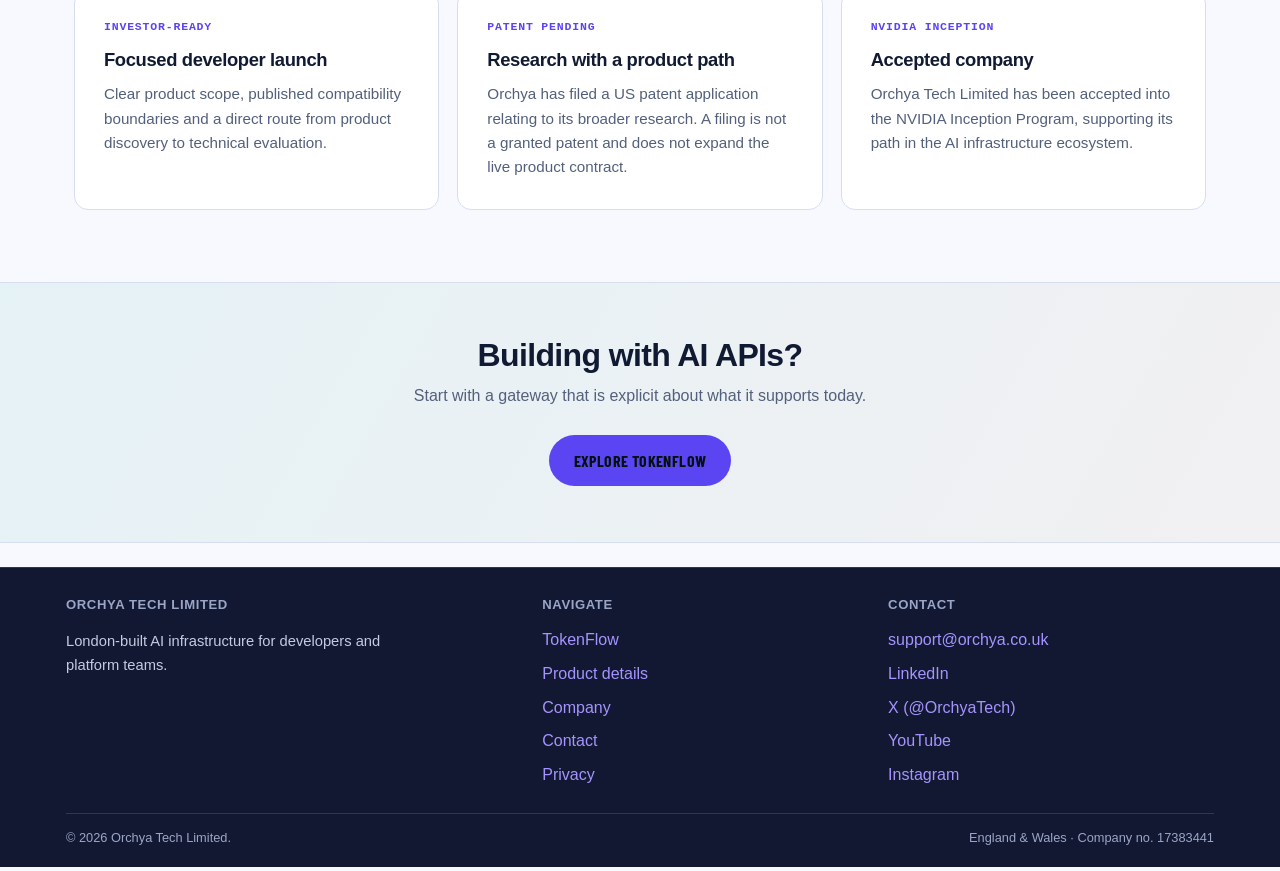
==== commit 49db9c08: "Embed three TokenFlow launch videos in the homepage Launch room" ====
--- a/index.html
+++ b/index.html
@@ -1,5 +1,5 @@
 <!doctype html>
-<html lang="en"><head><meta charset="utf-8"><meta name="viewport" content="width=device-width, initial-scale=1"><title>TokenFlow by Orchya | BYOK AI Gateway</title><meta name="description" content="TokenFlow is a bring-your-own-key gateway for supported AI text APIs, built by Orchya Tech Limited in London."><meta name="robots" content="index, follow"><link rel="canonical" href="https://www.orchya.co.uk/"><link rel="icon" type="image/svg+xml" href="/assets/img/favicon.svg"><link rel="stylesheet" href="/assets/css/style.css?v=20260928"><meta name="referrer" content="strict-origin-when-cross-origin"><meta http-equiv="Content-Security-Policy" content="default-src 'self'; script-src 'self'; style-src 'self'; img-src 'self' data:; font-src 'self'; connect-src 'self'; form-action 'self'; frame-ancestors 'none'; base-uri 'self'; object-src 'none'; upgrade-insecure-requests"><meta property="og:type" content="website"><meta property="og:site_name" content="Orchya Tech Limited"><meta property="og:url" content="https://www.orchya.co.uk/"><meta property="og:locale" content="en_GB"><meta property="og:title" content="TokenFlow | BYOK AI Gateway"><meta property="og:description" content="One controlled entry point for supported AI text requests."><meta name="twitter:card" content="summary"><meta name="twitter:site" content="@OrchyaTech"><meta name="twitter:title" content="TokenFlow | BYOK AI Gateway"><meta name="twitter:description" content="One controlled entry point for supported AI text requests.">
+<html lang="en"><head><meta charset="utf-8"><meta name="viewport" content="width=device-width, initial-scale=1"><title>TokenFlow by Orchya | BYOK AI Gateway</title><meta name="description" content="TokenFlow is a bring-your-own-key gateway for supported AI text APIs, built by Orchya Tech Limited in London."><meta name="robots" content="index, follow"><link rel="canonical" href="https://www.orchya.co.uk/"><link rel="icon" type="image/svg+xml" href="/assets/img/favicon.svg"><link rel="stylesheet" href="/assets/css/style.css?v=20260928b"><meta name="referrer" content="strict-origin-when-cross-origin"><meta http-equiv="Content-Security-Policy" content="default-src 'self'; script-src 'self'; style-src 'self'; img-src 'self' data:; font-src 'self'; connect-src 'self'; form-action 'self'; frame-ancestors 'none'; base-uri 'self'; object-src 'none'; frame-src https://www.youtube-nocookie.com; upgrade-insecure-requests"><meta property="og:type" content="website"><meta property="og:site_name" content="Orchya Tech Limited"><meta property="og:url" content="https://www.orchya.co.uk/"><meta property="og:locale" content="en_GB"><meta property="og:title" content="TokenFlow | BYOK AI Gateway"><meta property="og:description" content="One controlled entry point for supported AI text requests."><meta name="twitter:card" content="summary"><meta name="twitter:site" content="@OrchyaTech"><meta name="twitter:title" content="TokenFlow | BYOK AI Gateway"><meta name="twitter:description" content="One controlled entry point for supported AI text requests.">
 <script type="application/ld+json">
 {
   "@context": "https://schema.org",
@@ -55,7 +55,7 @@
 <section class="tf-proof"><div class="container"><p>Built for developers who want provider choice without losing operational clarity.</p><div class="tf-proof-items"><span>SUPPORTED TEXT REQUESTS</span><span>BYOK</span><span>REQUEST OUTCOMES</span><span>EXPLICIT ROUTING CONTROLS</span></div></div></section>
 <section class="section" id="how-it-works"><div class="container"><div class="section-head"><p class="eyebrow">THE PRODUCT</p><h2>Keep the keys. Keep the control.</h2><p>TokenFlow adds a clear gateway boundary around supported requests. It does not take ownership of your provider relationship.</p></div><div class="tf-steps"><article><b>01</b><h3>Bring your own provider key</h3><p>Use a TokenFlow gateway key alongside the credential you hold with your chosen provider.</p></article><article><b>02</b><h3>Send a supported request</h3><p>Start with single-turn text requests in our published compatibility boundaries.</p></article><article><b>03</b><h3>Observe the outcome</h3><p>See request-level status, latency and provider-reported usage for requests that pass through the gateway.</p></article></div></div></section>
 <section class="section section-flush-top"><div class="container tf-split"><div class="tf-flow"><p class="eyebrow">DESIGNED FOR CLARITY</p><h2>A narrower launch. A more useful foundation.</h2><p>TokenFlow starts with a deliberately focused release and grows from measured customer needs.</p><a href="/product.html" class="card-link">Read the product boundaries →</a></div><div class="tf-boundaries"><h3>What the first release does</h3><ul><li>Supports approved OpenAI, Anthropic and Google Gemini API shapes.</li><li>Provides a consistent gateway entry point and supported routing controls.</li><li>Records operational signals for supported requests.</li></ul><h3>What it does not promise</h3><ul><li>It cannot guarantee a provider accepts a request or avoids a 429 response.</li><li>It is not a universal replacement for every agent, IDE or desktop client.</li></ul></div></div></section>
-<section class="section section-flush-top" id="launch"><div class="container"><div class="tf-launch"><div><p class="eyebrow">LAUNCH ROOM</p><h2>See TokenFlow in action.</h2><p>Product walkthroughs, release explainers and launch videos will live here, giving visitors a direct view of how TokenFlow works.</p><a class="btn btn-primary" href="https://tokenflow.orchya.co.uk/">Visit the developer portal</a></div><div class="video-slot"><span class="play">▶</span><p>Launch video</p><small>Publishing with the release</small></div></div></div></section>
+<section class="section section-flush-top" id="launch"><div class="container"><div class="tf-launch-room"><div class="section-head"><p class="eyebrow">LAUNCH ROOM</p><h2>See TokenFlow in action.</h2><p>Three 18-second walkthroughs: one for developers, one for no-code workflows and one for agent builders. Each shows a supported single-turn text request.</p></div><div class="tf-videos"><figure class="tf-video"><div class="tf-video-frame"><iframe src="https://www.youtube-nocookie.com/embed/sAqj8Os2Rns?rel=0" title="TokenFlow: Your AI calls, your keys (Python SDK)" loading="lazy" allow="accelerometer; clipboard-write; encrypted-media; gyroscope; picture-in-picture; web-share" referrerpolicy="strict-origin-when-cross-origin" allowfullscreen></iframe></div><figcaption><p class="card-index">Developer API</p><h3>Your AI calls, your keys (Python SDK)</h3><a href="https://www.youtube.com/shorts/sAqj8Os2Rns" target="_blank" rel="noopener noreferrer">Watch on YouTube ↗</a></figcaption></figure><figure class="tf-video"><div class="tf-video-frame"><iframe src="https://www.youtube-nocookie.com/embed/Yepw10adUwA?rel=0" title="TokenFlow: One HTTP action for no-code workflows" loading="lazy" allow="accelerometer; clipboard-write; encrypted-media; gyroscope; picture-in-picture; web-share" referrerpolicy="strict-origin-when-cross-origin" allowfullscreen></iframe></div><figcaption><p class="card-index">No-code workflows</p><h3>One HTTP action for no-code workflows</h3><a href="https://www.youtube.com/shorts/Yepw10adUwA" target="_blank" rel="noopener noreferrer">Watch on YouTube ↗</a></figcaption></figure><figure class="tf-video"><div class="tf-video-frame"><iframe src="https://www.youtube-nocookie.com/embed/FCbyEvf4PQU?rel=0" title="TokenFlow: Keep the agent loop in your app" loading="lazy" allow="accelerometer; clipboard-write; encrypted-media; gyroscope; picture-in-picture; web-share" referrerpolicy="strict-origin-when-cross-origin" allowfullscreen></iframe></div><figcaption><p class="card-index">Agent developers</p><h3>Keep the agent loop in your app</h3><a href="https://www.youtube.com/shorts/FCbyEvf4PQU" target="_blank" rel="noopener noreferrer">Watch on YouTube ↗</a></figcaption></figure></div><div class="tf-launch-cta"><a class="btn btn-primary" href="https://tokenflow.orchya.co.uk/">Visit the developer portal</a><a class="btn btn-ghost" href="https://www.youtube.com/@OrchyaTech" target="_blank" rel="noopener noreferrer">More on YouTube ↗</a></div></div></div></section>
 <section class="section section-flush-top"><div class="container"><div class="section-head"><p class="eyebrow">COMPANY &amp; ECOSYSTEM</p><h2>Building towards enterprise-grade AI infrastructure.</h2><p>Orchya is a London-based product company focused on practical, accountable AI infrastructure.</p></div><div class="tf-cards"><article><p class="card-index">Investor-ready</p><h3>Focused developer launch</h3><p>Clear product scope, published compatibility boundaries and a direct route from product discovery to technical evaluation.</p></article><article><p class="card-index">Patent pending</p><h3>Research with a product path</h3><p>Orchya has filed a US patent application relating to its broader research. A filing is not a granted patent and does not expand the live product contract.</p></article><article><p class="card-index">NVIDIA Inception</p><h3>Accepted company</h3><p>Orchya Tech Limited has been accepted into the NVIDIA Inception Program, supporting its path in the AI infrastructure ecosystem.</p></article></div></div></section>
 <section class="cta-band"><div class="container"><h2>Building with AI APIs?</h2><p>Start with a gateway that is explicit about what it supports today.</p><a class="btn btn-primary" href="https://tokenflow.orchya.co.uk/">Explore TokenFlow</a></div></section>
 </main><footer class="site-footer"><div class="container"><div class="footer-grid"><div><h4>Orchya Tech Limited</h4><p>London-built AI infrastructure for developers and platform teams.</p></div><div><h4>Navigate</h4><ul><li><a href="/">TokenFlow</a></li><li><a href="/product.html">Product details</a></li><li><a href="/about.html">Company</a></li><li><a href="/contact.html">Contact</a></li><li><a href="/privacy.html">Privacy</a></li></ul></div><div><h4>Contact</h4><ul><li><a href="mailto:support@orchya.co.uk">support@orchya.co.uk</a></li><li><a href="https://www.linkedin.com/company/orchya-tech-limited">LinkedIn</a></li><li><a href="https://x.com/OrchyaTech">X (@OrchyaTech)</a></li><li><a href="https://www.youtube.com/@OrchyaTech">YouTube</a></li><li><a href="https://www.instagram.com/orchyatech.uk/">Instagram</a></li></ul></div></div><div class="footer-bottom"><span>© <span id="year">2026</span> Orchya Tech Limited.</span><span>England &amp; Wales · Company no. 17383441</span></div></div></footer><script src="/assets/js/main.js"></script></body></html>
--- a/assets/css/style.css
+++ b/assets/css/style.css
@@ -736,3 +736,17 @@
 }
 .page-hero h1 { font-size: clamp(1.9rem, 3.6vw, 2.6rem); margin: 0 0 14px; }
 .page-hero p { color: var(--text-dim); max-width: 640px; margin: 0; }
+
+/* ---------- Launch room videos (vertical 9:16 YouTube Shorts) ---------- */
+.tf-launch-room{padding:52px;border-radius:18px;background:linear-gradient(125deg,#dedaff 0%,#f5f7ff 55%,#d6fff2 100%)}
+.tf-launch-room .section-head{margin-bottom:32px}
+.tf-videos{display:grid;grid-template-columns:repeat(3,minmax(0,1fr));gap:24px}
+.tf-video{margin:0;padding:14px;background:var(--panel);border:1px solid var(--border);border-radius:16px}
+.tf-video-frame{position:relative;aspect-ratio:9/16;max-height:560px;margin:0 auto;overflow:hidden;border-radius:10px;background:#0c1020}
+.tf-video-frame iframe{position:absolute;inset:0;width:100%;height:100%;border:0}
+.tf-video figcaption{padding:16px 4px 4px}
+.tf-video .card-index{margin:0 0 8px;color:var(--accent);font:700 .72rem var(--mono);letter-spacing:.07em;text-transform:uppercase}
+.tf-video h3{margin:0 0 10px;font-size:1.05rem;line-height:1.25}
+.tf-video figcaption a{font-weight:700;font-size:.9rem}
+.tf-launch-cta{display:flex;flex-wrap:wrap;gap:12px;margin-top:32px}
+@media(max-width:800px){.tf-launch-room{padding:26px 18px}.tf-videos{grid-template-columns:1fr;gap:20px}.tf-video{max-width:340px;width:100%;margin:0 auto}}
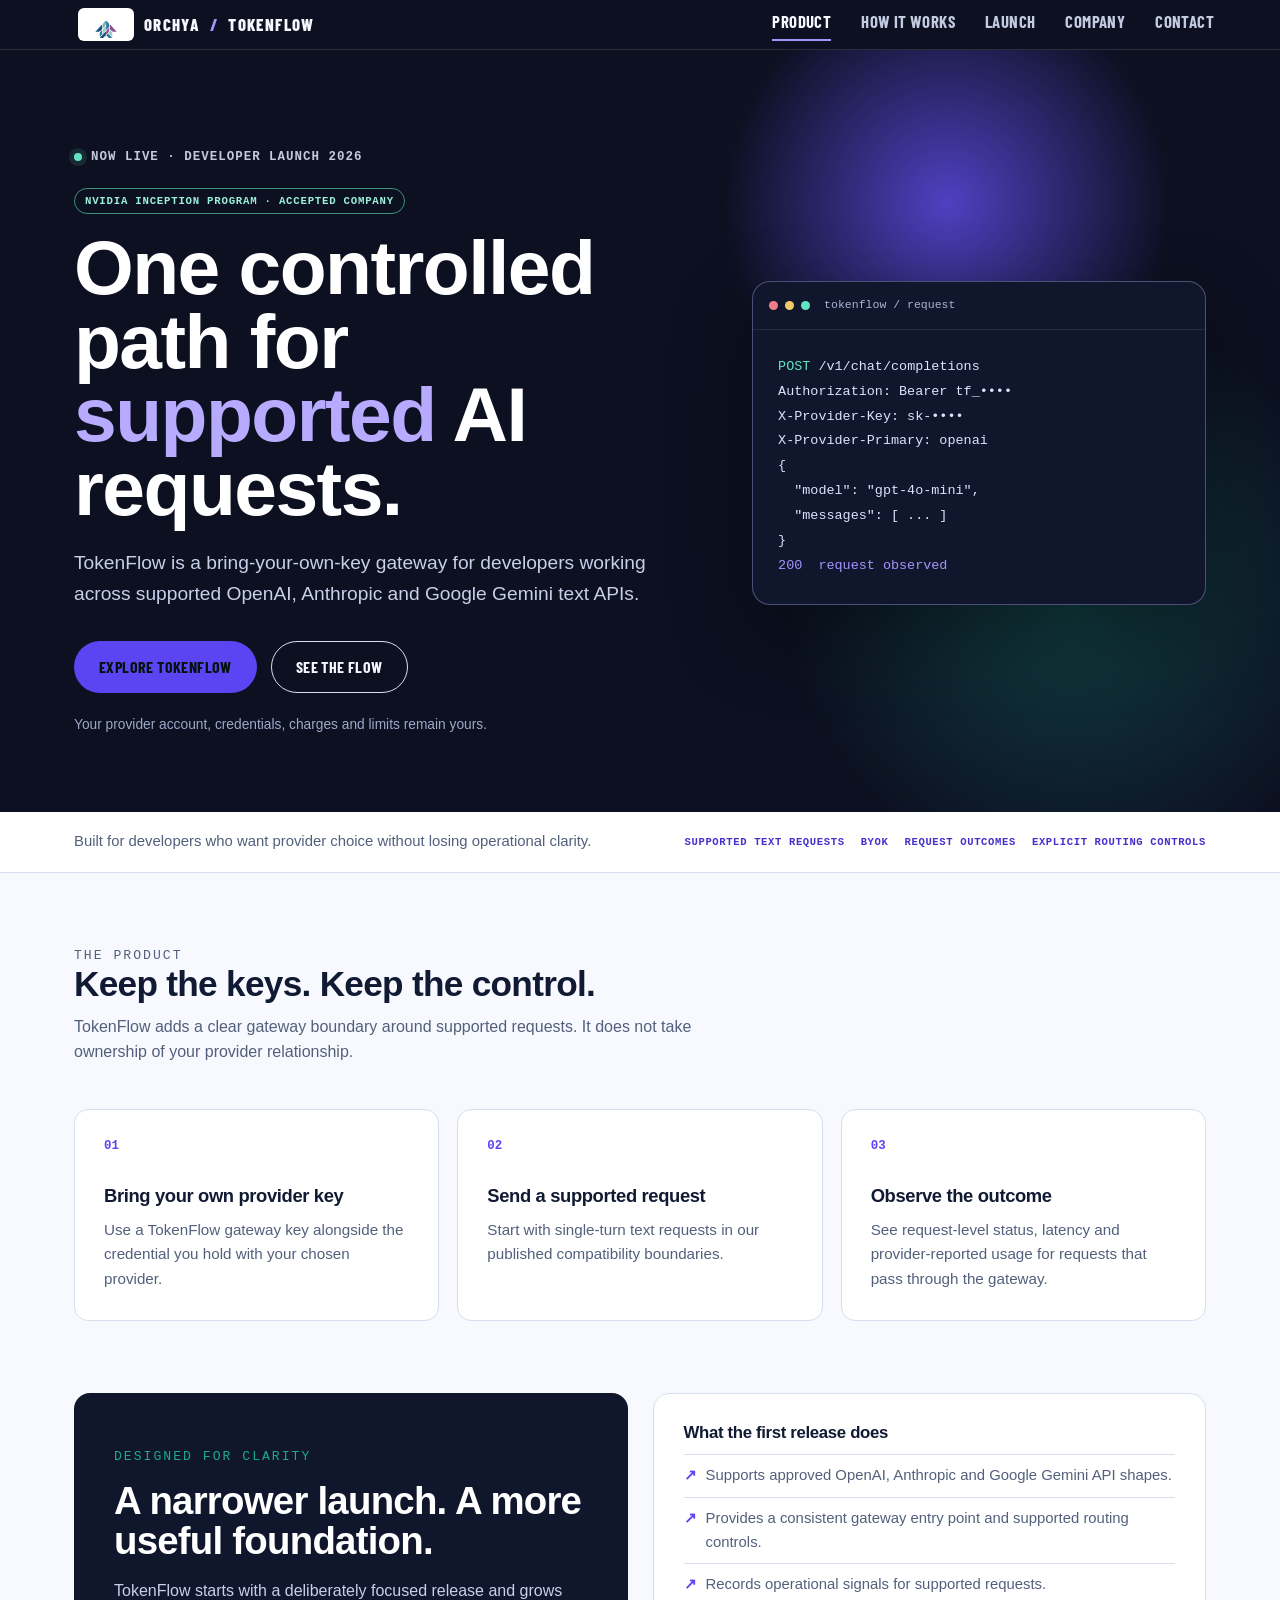
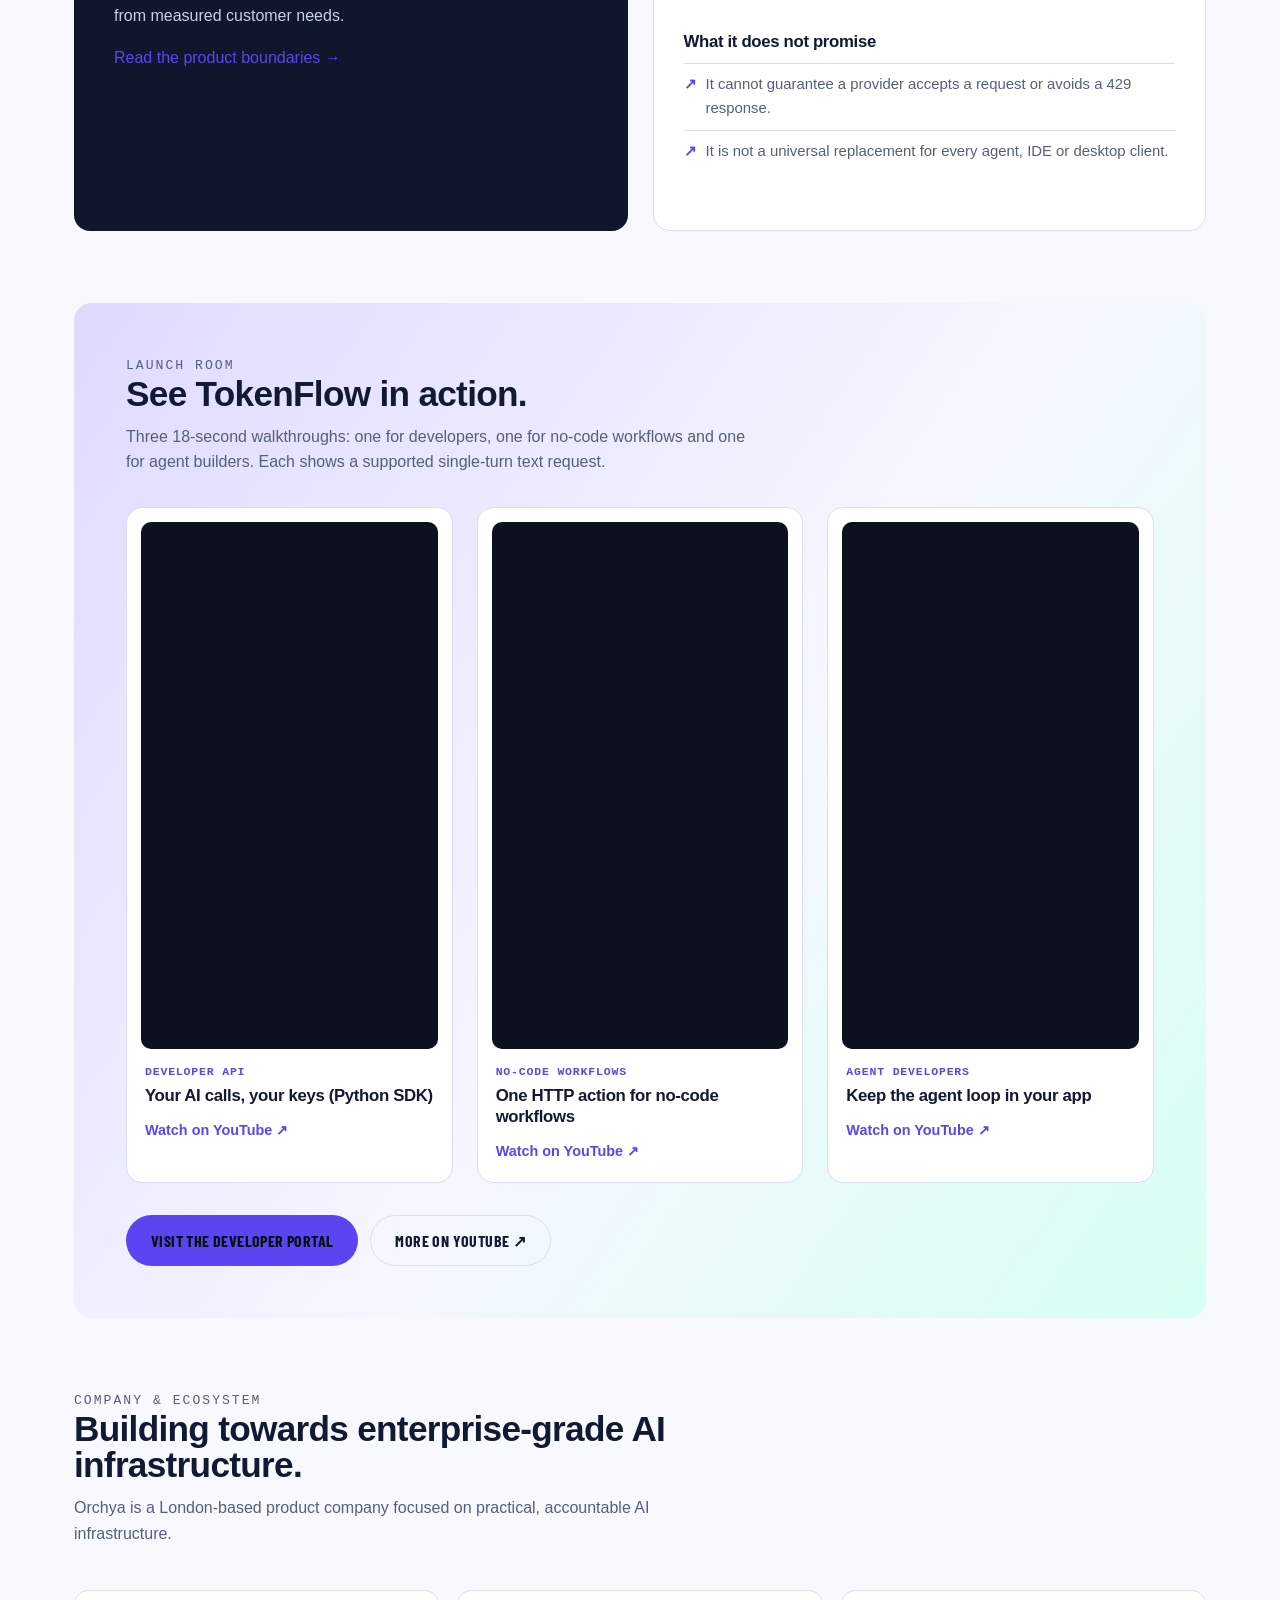
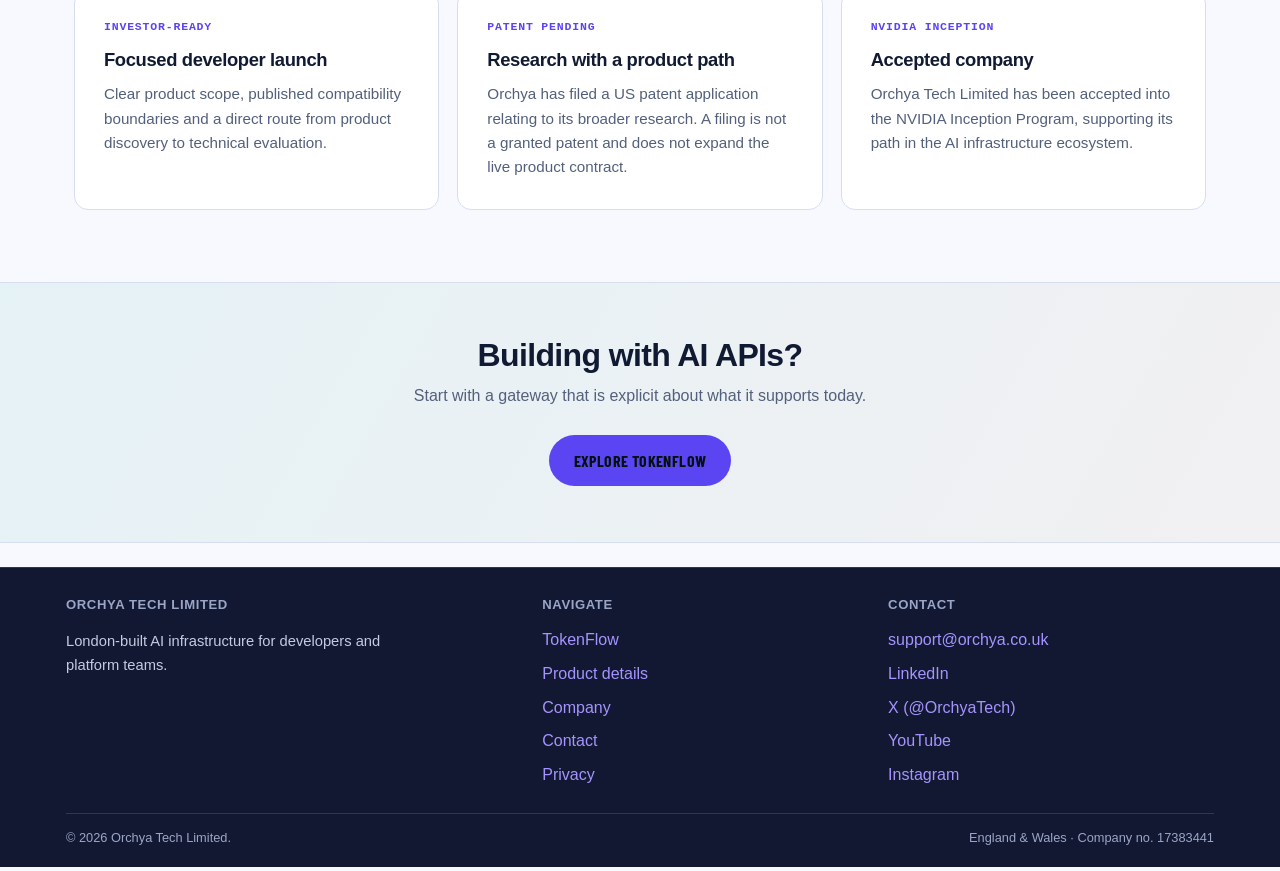
==== commit c8bdb9b7: "Hero: Now live" ====
--- a/index.html
+++ b/index.html
@@ -1,5 +1,5 @@
 <!doctype html>
-<html lang="en"><head><meta charset="utf-8"><meta name="viewport" content="width=device-width, initial-scale=1"><title>TokenFlow by Orchya | BYOK AI Gateway</title><meta name="description" content="TokenFlow is a bring-your-own-key gateway for supported AI text APIs, built by Orchya Tech Limited in London."><meta name="robots" content="index, follow"><link rel="canonical" href="https://www.orchya.co.uk/"><link rel="icon" type="image/svg+xml" href="/assets/img/favicon.svg"><link rel="stylesheet" href="/assets/css/style.css?v=20260928b"><meta name="referrer" content="strict-origin-when-cross-origin"><meta http-equiv="Content-Security-Policy" content="default-src 'self'; script-src 'self'; style-src 'self'; img-src 'self' data:; font-src 'self'; connect-src 'self'; form-action 'self'; frame-ancestors 'none'; base-uri 'self'; object-src 'none'; frame-src https://www.youtube-nocookie.com; upgrade-insecure-requests"><meta property="og:type" content="website"><meta property="og:site_name" content="Orchya Tech Limited"><meta property="og:url" content="https://www.orchya.co.uk/"><meta property="og:locale" content="en_GB"><meta property="og:title" content="TokenFlow | BYOK AI Gateway"><meta property="og:description" content="One controlled entry point for supported AI text requests."><meta name="twitter:card" content="summary"><meta name="twitter:site" content="@OrchyaTech"><meta name="twitter:title" content="TokenFlow | BYOK AI Gateway"><meta name="twitter:description" content="One controlled entry point for supported AI text requests.">
+<html lang="en"><head><meta charset="utf-8"><meta name="viewport" content="width=device-width, initial-scale=1"><title>TokenFlow by Orchya | BYOK AI Gateway</title><meta name="description" content="TokenFlow is a bring-your-own-key gateway for supported AI text APIs, built by Orchya Tech Limited in London."><meta name="robots" content="index, follow"><link rel="canonical" href="https://www.orchya.co.uk/"><link rel="icon" type="image/svg+xml" href="/assets/img/favicon.svg"><link rel="stylesheet" href="/assets/css/style.css?v=20260928b"><meta name="referrer" content="strict-origin-when-cross-origin"><meta http-equiv="Content-Security-Policy" content="default-src 'self'; script-src 'self'; style-src 'self'; img-src 'self' data:; font-src 'self'; connect-src 'self'; form-action 'self'; frame-ancestors 'none'; base-uri 'self'; object-src 'none'; frame-src https://www.youtube-nocookie.com; upgrade-insecure-requests"><meta property="og:type" content="website"><meta property="og:site_name" content="Orchya Tech Limited"><meta property="og:url" content="https://www.orchya.co.uk/"><meta property="og:locale" content="en_GB"><meta property="og:title" content="TokenFlow | BYOK AI Gateway"><meta property="og:description" content="One controlled entry point for supported AI text requests."><meta name="twitter:card" content="summary_large_image"><meta property="og:image" content="https://www.orchya.co.uk/assets/img/og-tokenflow.png"><meta property="og:image:width" content="1200"><meta property="og:image:height" content="630"><meta property="og:image:alt" content="TokenFlow by Orchya: one controlled path for supported AI requests"><meta name="twitter:image" content="https://www.orchya.co.uk/assets/img/og-tokenflow.png"><meta name="twitter:site" content="@OrchyaTech"><meta name="twitter:title" content="TokenFlow | BYOK AI Gateway"><meta name="twitter:description" content="One controlled entry point for supported AI text requests.">
 <script type="application/ld+json">
 {
   "@context": "https://schema.org",
@@ -43,7 +43,7 @@
 </head>
 <body class="tokenflow-site"><a class="skip-link" href="#main">Skip to content</a><header class="site-header"><nav class="nav" aria-label="Primary"><div class="container"><a class="logo" href="/"><img class="logo-img" src="/assets/img/orchya-logo.jpg" alt="">ORCHYA<span class="dot">/</span> TOKENFLOW</a><button class="nav-toggle" aria-label="Toggle navigation" aria-expanded="false">☰</button><ul class="nav-links"><li><a href="/" aria-current="page">Product</a></li><li><a href="#how-it-works">How it works</a></li><li><a href="#launch">Launch</a></li><li><a href="/about.html">Company</a></li><li><a href="/contact.html">Contact</a></li></ul></div></nav></header>
 <main id="main">
-<section class="tf-hero"><div class="container tf-hero-grid"><div><p class="tf-kicker"><span></span> Developer launch · 29 September 2026</p><p class="tf-program">NVIDIA INCEPTION PROGRAM · ACCEPTED COMPANY</p><h1>One controlled path for <em>supported</em> AI requests.</h1><p class="tf-lead">TokenFlow is a bring-your-own-key gateway for developers working across supported OpenAI, Anthropic and Google Gemini text APIs.</p><div class="hero-actions"><a class="btn btn-primary" href="https://tokenflow.orchya.co.uk/">Explore TokenFlow</a><a class="btn btn-ghost" href="#how-it-works">See the flow</a></div><p class="tf-footnote">Your provider account, credentials, charges and limits remain yours.</p></div><aside class="tf-terminal" aria-label="Example TokenFlow request"><div class="terminal-head"><span></span><span></span><span></span><b>tokenflow / request</b></div><pre><code><i>POST</i> /v1/chat/completions
+<section class="tf-hero"><div class="container tf-hero-grid"><div><p class="tf-kicker"><span></span> Now live · Developer launch 2026</p><p class="tf-program">NVIDIA INCEPTION PROGRAM · ACCEPTED COMPANY</p><h1>One controlled path for <em>supported</em> AI requests.</h1><p class="tf-lead">TokenFlow is a bring-your-own-key gateway for developers working across supported OpenAI, Anthropic and Google Gemini text APIs.</p><div class="hero-actions"><a class="btn btn-primary" href="https://tokenflow.orchya.co.uk/">Explore TokenFlow</a><a class="btn btn-ghost" href="#how-it-works">See the flow</a></div><p class="tf-footnote">Your provider account, credentials, charges and limits remain yours.</p></div><aside class="tf-terminal" aria-label="Example TokenFlow request"><div class="terminal-head"><span></span><span></span><span></span><b>tokenflow / request</b></div><pre><code><i>POST</i> /v1/chat/completions
 Authorization: Bearer tf_••••
 X-Provider-Key: sk-••••
 X-Provider-Primary: openai
